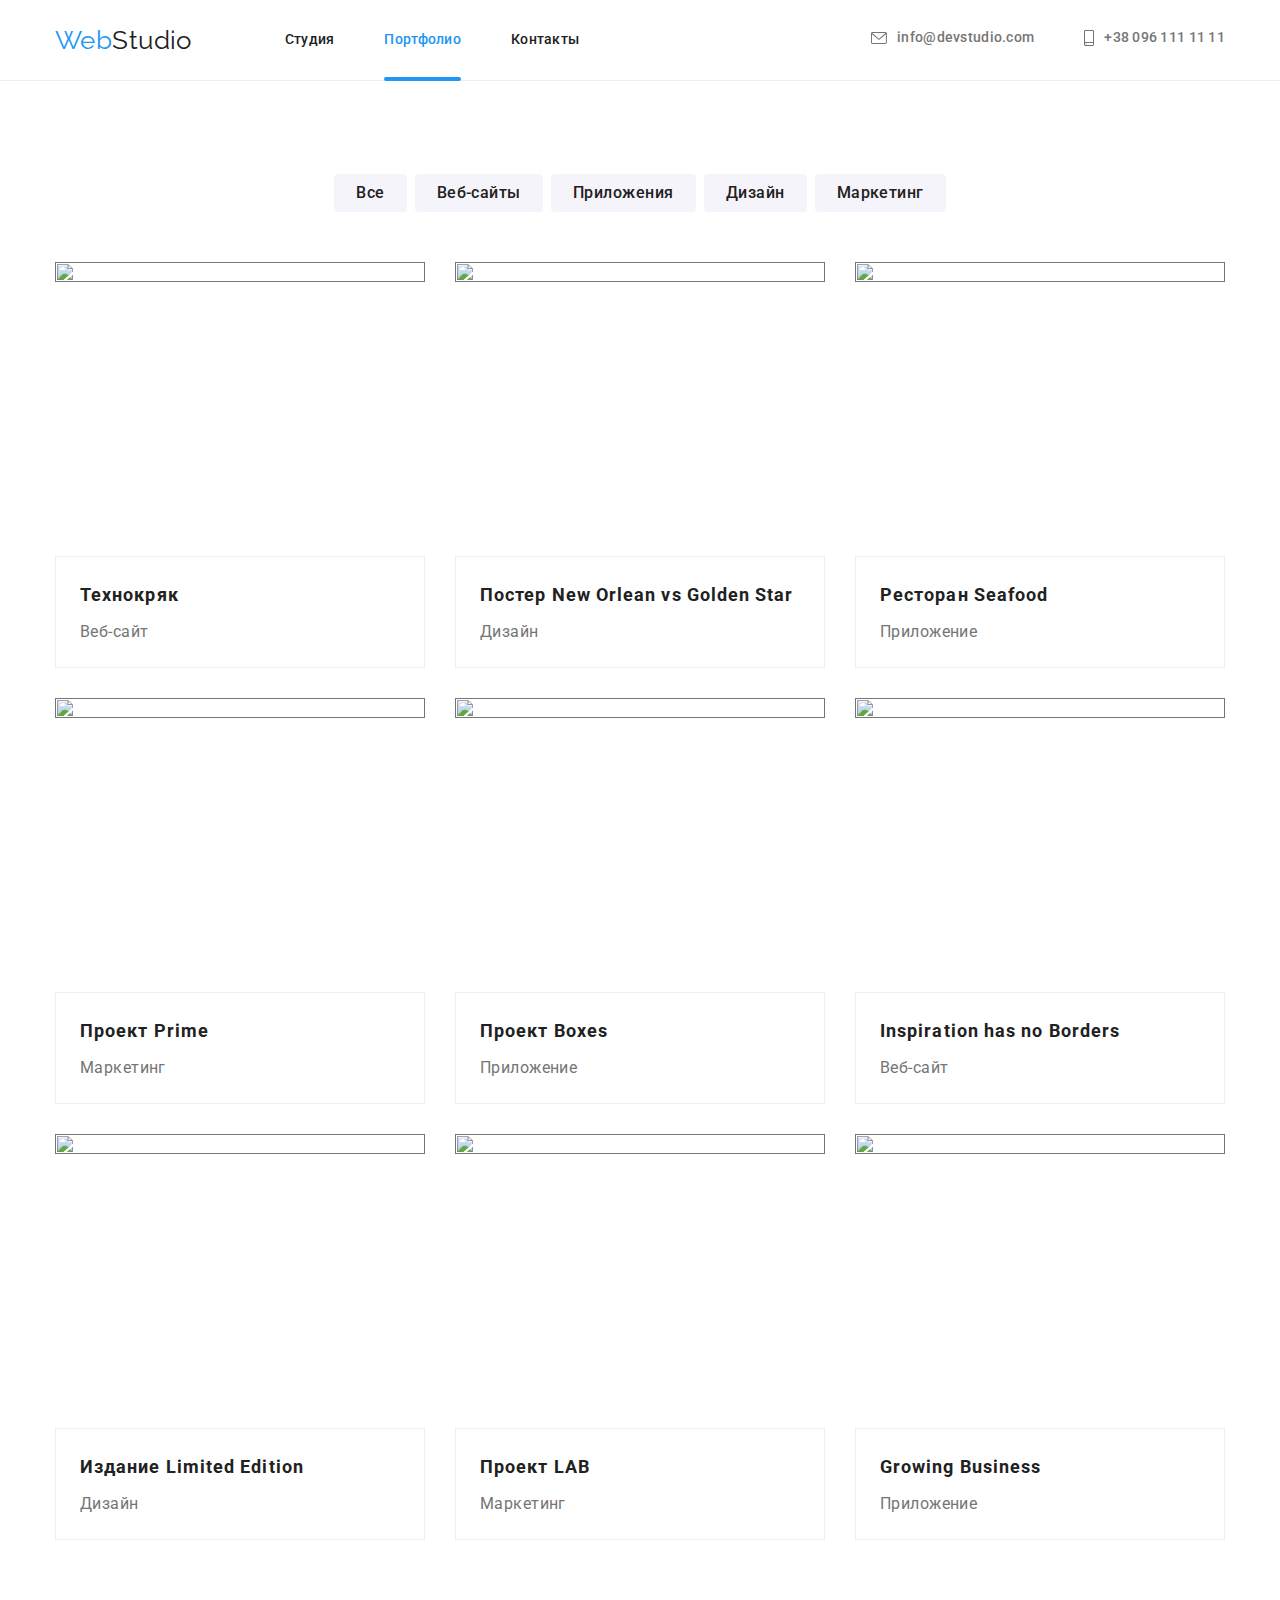
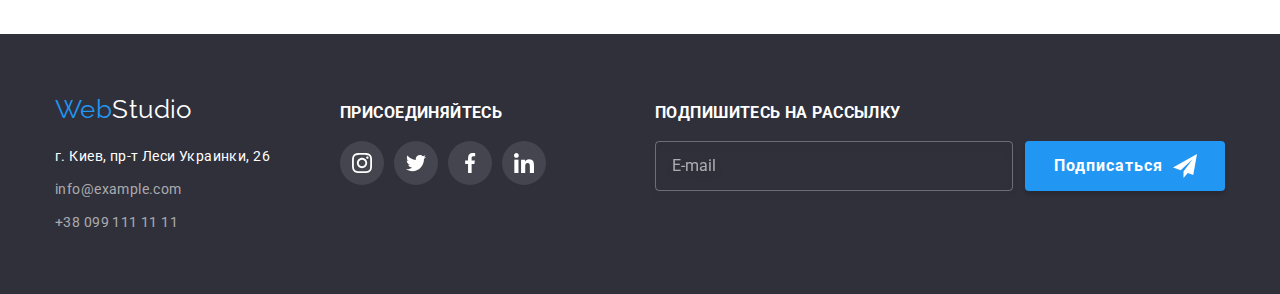
==== portfolio.html @ 713321b9 "HW7 done" ====
<!DOCTYPE html>
<html lang="ru">
<head>
    <meta charset="UTF-8">
    <meta http-equiv="X-UA-Compatible" content="IE=edge">
    <meta name="viewport" content="width=device-width, initial-scale=1.0">
    <title lang="en">Portfolio</title>
    <link rel="preconnect" href="https://fonts.gstatic.com">
    <link href="https://fonts.googleapis.com/css2?family=Raleway:wght@700&family=Roboto:wght@400;500;700;900&display=swap"
        rel="stylesheet">
    <link rel="stylesheet" href="https://cdnjs.cloudflare.com/ajax/libs/modern-normalize/1.0.0/modern-normalize.css">
    <link rel="stylesheet" href="./css/portfolio.min.css">
</head>
<body>
    <!-- Верхняя линия -->
    <header class="header">
        <div class="container header__envelope">
            <a href="./index.html" class="logo">Web<span class="logo logo--color-b">Studio</span></a>
            <nav class="nav">
                <ul class="list nav__list">
                    <li class="nav__item"><a href="./index.html" class="nav__link">Студия</a></li>
                    <li class="nav__item"><a href="./portfolio.html" class="nav__link nav__link--current">Портфолио</a></li>
                    <li class="nav__item"><a href="" class="nav__link">Контакты</a></li>
                </ul>
            </nav>
            <!-- Контакты -->
            <ul class="list contacts contacts__list">
                <li class="contacts__item">
                    <a href="mailto:info@devstudio.com" class="contacts__link">
                        <svg class="contacts__icon" width="16" height="12">
                            <use href="./images/svg/icons.svg#icon-envelope"></use>
                        </svg>
                        info@devstudio.com</a>
                </li>
                <li class="contacts__item">
                    <a href="tel:+380961111111" class="contacts__link">
                        <svg class="contacts__icon" width="10" height="16">
                            <use href="./images/svg/icons.svg#icon-smartphone"></use>
                        </svg>
                        +38 096 111 11 11</a>
                </li>
            </ul>
        </div>
    </header>

    <main>
        <section class="section">
            <div class="container">
            <h1 class="hidden">Фильтры</h1>
            <!-- Фильтры -->
            <ul class="list filter filter__list">
                <li class="filter__item">
                    <button type="button" class="filter__button">Все</button>
                </li>

                <li class="filter__item">
                    <button type="button" class="filter__button">Веб-сайты</button>
                </li>

                <li class="filter__item">
                    <button type="button" class="filter__button">Приложения</button>
                </li>

                <li class="filter__item">
                    <button type="button" class="filter__button">Дизайн</button>
                </li>

                <li class="filter__item">
                    <button type="button" class="filter__button">Маркетинг</button>
                </li>
            </ul>
            <!-- Проекты -->
            <h2 class="hidden">Проекты</h2>
            <ul class="list projects projects__list">
            <li class="projects__item">
                <a href="" class="projects__link">
                    <article class="projects__card">
                        <div class="projects__thumb">
                            <img src="./images/portfolio/img1.jpg" alt="" width="370" height="294">
                            <div class="projects__overlay">
                                <p>Технокряк это современная площадка распространения коронавируса. Компании используют эту платформу для цифрового
                                    шпионажа и атак на защищённые сервера конкурентов.</p>
                            </div>
                        </div>
                        <div class="projects__content">
                            <h3 class="projects__title">Технокряк</h3>
                            <p class="projects__text">Веб-сайт</p>
                        </div>
                    </article>
                </a>
            </li>

            <li class="projects__item">
                <a href="" class="projects__link">
                    <article class="projects__card">
                        <div class="projects__thumb">
                            <img src="./images/portfolio/img2.jpg" alt="" width="370" height="294">
                            <div class="projects__overlay">
                                <p>Технокряк это современная площадка распространения коронавируса. Компании используют эту платформу для цифрового
                                    шпионажа и атак на защищённые сервера конкурентов.</p>
                            </div>
                        </div>
                        <div class="projects__content">
                            <h3 class="projects__title">Постер New Orlean vs Golden Star</h3>
                            <p class="projects__text">Дизайн</p>
                        </div>
                    </article>
                </a>
            </li>

            <li class="projects__item">
                <a href="" class="projects__link">
                    <article class="projects__card">
                        <div class="projects__thumb">
                            <img src="./images/portfolio/img3.jpg" alt="" width="370" height="294">
                            <div class="projects__overlay">
                                <p>Технокряк это современная площадка распространения коронавируса. Компании используют эту платформу для цифрового
                                    шпионажа и атак на защищённые сервера конкурентов.</p>
                            </div>
                        </div>
                        <div class="projects__content">
                            <h3 class="projects__title">Ресторан Seafood</h3>
                            <p class="projects__text">Приложение</p>
                        </div>
                    </article>
                </a>
            </li>

            <li class="projects__item">
                <a href="" class="projects__link">
                    <article class="projects__card">
                        <div class="projects__thumb">
                            <img src="./images/portfolio/img4.jpg" alt="" width="370" height="294">
                            <div class="projects__overlay">
                                <p>Технокряк это современная площадка распространения коронавируса. Компании используют эту платформу для цифрового
                                    шпионажа и атак на защищённые сервера конкурентов.</p>
                            </div>
                        </div>
                        <div class="projects__content">
                            <h3 class="projects__title">Проект Prime</h3>
                            <p class="projects__text">Маркетинг</p>
                        </div>
                    </article>
                </a>
            </li>
                   
            <li class="projects__item">
                <a href="" class="projects__link">
                    <article class="projects__card">
                        <div class="projects__thumb">
                            <img src="./images/portfolio/img5.jpg" alt="" width="370" height="294">
                            <div class="projects__overlay">
                                <p>Технокряк это современная площадка распространения коронавируса. Компании используют эту платформу для цифрового
                                    шпионажа и атак на защищённые сервера конкурентов.</p>
                            </div>
                        </div>
                        <div class="projects__content">
                            <h3 class="projects__title">Проект Boxes</h3>
                            <p class="projects__text">Приложение</p>
                        </div>
                    </article>
                </a>
            </li>

            <li class="projects__item">
                <a href="" class="projects__link">
                    <article class="projects__card">
                        <div class="projects__thumb">
                            <img src="./images/portfolio/img6.jpg" alt="" width="370" height="294">
                            <div class="projects__overlay">
                                <p>Технокряк это современная площадка распространения коронавируса. Компании используют эту платформу для цифрового
                                    шпионажа и атак на защищённые сервера конкурентов.</p>
                            </div>
                        </div>
                        <div class="projects__content">
                            <h3 class="projects__title">Inspiration has no Borders</h3>
                            <p class="projects__text">Веб-сайт</p>
                        </div>
                    </article>
                </a>
            </li>

            <li class="projects__item">
                <a href="" class="projects__link">
                    <article class="projects__card">
                        <div class="projects__thumb">
                            <img src="./images/portfolio/img7.jpg" alt="" width="370" height="294">
                            <div class="projects__overlay">
                                <p>Технокряк это современная площадка распространения коронавируса. Компании используют эту платформу для цифрового
                                    шпионажа и атак на защищённые сервера конкурентов.</p>
                            </div>
                        </div>
                        <div class="projects__content">
                            <h3 class="projects__title">Издание Limited Edition</h3>
                            <p class="projects__text">Дизайн</p>
                        </div>
                    </article>
                </a>
            </li>

            <li class="projects__item">
                <a href="" class="projects__link">
                    <article class="projects__card">
                        <div class="projects__thumb">
                            <img src="./images/portfolio/img8.jpg" alt="" width="370" height="294">
                            <div class="projects__overlay">
                                <p>Технокряк это современная площадка распространения коронавируса. Компании используют эту платформу для цифрового
                                    шпионажа и атак на защищённые сервера конкурентов.</p>
                            </div>
                        </div>
                        <div class="projects__content">
                            <h3 class="projects__title">Проект LAB</h3>
                            <p class="projects__text">Маркетинг</p>
                        </div>
                    </article>
                </a>
            </li>

            <li class="projects__item">
                <a href="" class="projects__link">
                    <article class="projects__card">
                        <div class="projects__thumb">
                            <img src="./images/portfolio/img9.jpg" alt="" width="370" height="294">
                            <div class="projects__overlay">
                                <p>Технокряк это современная площадка распространения коронавируса. Компании используют эту платформу для цифрового
                                    шпионажа и атак на защищённые сервера конкурентов.</p>
                            </div>
                        </div>
                        <div class="projects__content">
                            <h3 class="projects__title">Growing Business</h3>
                            <p class="projects__text">Приложение</p>
                        </div>
                    </article>
                </a>
            </li>
            </ul>
            </div>
        </section>
    </main>

    <!-- Подвал -->
    <footer class="footer">
        <div class="container footer__envelope">
            <div>
                <a href="./index.html" class="logo">Web<span class="logo--color-w">Studio</span></a>
                <address class="address">
                    <ul class="list address__list">
                        <li>
                            <a href="https://goo.gl/maps/QPnTebf9rSp8Pme26" class="address__map" target="_blank"
                                rel="noopener noreferrer">г. Киев, пр-т Леси Украинки, 26</a>
                        </li>
                        <li>
                            <a href="mailto:info@example.com" class="address__link">info@example.com</a>
                        </li>
                        <li>
                            <a href="tel:+380991111111" class="address__link">+38 099 111 11 11</a>
                        </li>
    
                    </ul>
                </address>
            </div>
            <div class="folow social">
                <h3 class="folow__title">присоединяйтесь</h3>
                <ul class="list social__list">
                    <li class="social__item">
                        <a href="" class="social__link-footer" target="_blank" rel="noopener noreferrer">
                            <svg class="social__icon-footer">
                                <use href="./images/svg/icons.svg#icon-instagram"></use>
                            </svg>
                        </a>
                    </li>
    
                    <li class="social__item">
                        <a href="" class="social__link-footer" target="_blank" rel="noopener noreferrer">
                            <svg class="social__icon-footer">
                                <use href="./images/svg/icons.svg#icon-twitter"></use>
                            </svg>
                        </a>
                    </li>
    
                    <li class="social__item">
                        <a href="" class="social__link-footer" target="_blank" rel="noopener noreferrer">
                            <svg class="social__icon-footer">
                                <use href="./images/svg/icons.svg#icon-facebook"></use>
                            </svg>
                        </a>
                    </li>
    
                    <li class="social__item">
                        <a href="" class="social__link-footer" target="_blank" rel="noopener noreferrer">
                            <svg class="social__icon-footer">
                                <use href="./images/svg/icons.svg#icon-linkedin"></use>
                            </svg>
                        </a>
                    </li>
            </div>
    
            <div class="subscribe">
                <h3 class="subscribe__title">Подпишитесь на рассылку</h3>
                <div class="subscribe__form">
                    <label for="subscribe-email" class="subscribe__label"></label>
                    <input type="email" name="telegramm" placeholder="E-mail" class="subscribe__input" id="subscribe-email"
                        autocomplete="email" />
    
                    <button type="submit" class="subscribe__button">Подписаться
                        <svg class="subscribe__icon" width="24px" height="24px">
                            <use href="./images/svg/icons.svg#icon-telegramm"></use>
                        </svg>
                    </button>
                </div>
            </div>
        </div>
    </footer>
    </body>
    
    </html>
---- css/portfolio.min.css ----
:root{--card-set-gap: 30px;--card-shadow: 0px 2px 1px -1px rgba(0, 0, 0, 0.2),
    0px 1px 1px 0px rgba(0, 0, 0, 0.14), 0px 1px 3px 0px rgba(0, 0, 0, 0.12);--main-text-color: #757575;--title-text-color: #212121;--main-bg-color: #ffffff;--secondary-bg-color: #2f303a;--accent-color: #2196f3;--accent-btn-color: #188ce8;--for-link: #afb1b8;--time-gif: 250ms;--cubic: cubic-bezier(0.4, 0, 0.2, 1)}body{font-family:"Roboto", sans-serif;font-size:14px;letter-spacing:0.03em;padding-top:80px;background-color:var(--main-bg-color);color:var(--main-text-color)}h1,h2,h3,h4,h5,h6,p,b{margin:0}img{display:block;max-width:100%;height:auto}.hidden{position:absolute;width:1px;height:1px;border:0;margin:-1px;padding:0;clip:rect(0 0 0 0);overflow:hidden}.list{list-style:none;padding:0;margin:0}.section{padding-top:94px;padding-bottom:94px}.container{width:1200px;padding-left:15px;padding-right:15px;margin-left:auto;margin-right:auto}.header{position:fixed;min-height:80px;width:100%;min-height:80px;top:0;left:0;z-index:1;background-color:var(--main-bg-color);border-bottom:1px solid #ececec}.header__envelope{display:flex;align-items:center}.logo{text-decoration:none;font-family:"Raleway", sans-serif;font-size:26px;line-height:1.19;color:var(--accent-color)}.logo--color-b{color:var(--title-text-color)}.logo--color-w{color:var(--main-bg-color)}.nav__list{display:flex;margin-left:93px}.nav__item:not(:last-child){margin-right:50px}.nav__link{display:block;align-items:center;padding-top:32px;padding-bottom:32px;text-decoration:none;font-weight:500;line-height:1.14;letter-spacing:0.02em;color:var(--title-text-color);transition:color var(--time-gif) var(--cubic)}.nav__link:hover,.nav__link:focus{color:var(--accent-color)}.nav__link--current{position:relative;color:var(--accent-color)}.nav__link--current::after{content:"";display:block;position:absolute;bottom:-1px;left:0;width:100%;height:4px;border-radius:2px;background-color:var(--accent-color)}.contacts{display:flex}.contacts__list{margin-left:auto}.contacts__item:not(:last-child){margin-right:50px}.contacts__link{display:inline-flex;align-items:center;text-decoration:none;font-weight:500;line-height:1.14;letter-spacing:0.02em;color:var(--main-text-color);transition:color var(--time-gif) var(--cubic)}.contacts__link:hover,.contacts__link:focus{color:var(--accent-color)}.contacts__icon{margin-right:10px;fill:currentColor}.filter{display:flex;justify-content:center}.filter__list{margin-bottom:50px}.filter__item:not(:last-child){margin-right:8px}.filter__button{min-height:38px;padding:6px 22px;font-weight:500;font-size:16px;line-height:1.62;cursor:pointer;letter-spacing:0.03em;border-width:0;border-radius:4px;background:#f5f4fa;color:var(--title-text-color);transition:background-color var(--time-gif) var(--cubic),color var(--time-gif) var(--cubic),box-shadow var(--time-gif) var(--cubic)}.filter__button:hover,.filter__button:focus{color:var(--main-bg-color);background-color:var(--accent-color);box-shadow:0px 3px 1px rgba(0,0,0,0.1),0px 1px 2px rgba(0,0,0,0.08),0px 2px 2px rgba(0,0,0,0.12)}.projects__list{display:flex;flex-wrap:wrap;margin-left:calc(-1 * var(--card-set-gap));margin-top:calc(-1 * var(--card-set-gap))}.projects__item{flex-basis:calc(100% / 3 - var(--card-set-gap));margin-left:var(--card-set-gap);margin-top:var(--card-set-gap)}.projects__link{text-decoration:none;color:currentColor}.projects__card{box-sizing:border-box;background:var(--main-bg-color);transition:box-shadow var(--time-gif) var(--cubic)}.projects__link:hover .projects__card,.projects__link:focus .projects__card{box-shadow:0px 1px 1px rgba(0,0,0,0.12),0px 4px 4px rgba(0,0,0,0.06),1px 4px 6px rgba(0,0,0,0.16)}.projects__content{padding:20px 24px;border:1px solid #eeeeee}.projects__title{font-size:18px;line-height:2;letter-spacing:0.06em;color:var(--title-text-color)}.projects__text{margin-top:4px;font-size:16px;line-height:1.87}.projects__thumb{position:relative;overflow:hidden}.projects__overlay{position:absolute;display:flex;align-items:center;top:0;left:0;width:100%;height:100%;padding-left:24px;padding-right:24px;font-weight:400;font-size:18px;line-height:1.56;background-color:rgba(33,150,243,0.9);color:var(--main-bg-color);transform:translatey(100%);transition:transform var(--time-gif) var(--cubic)}.projects__link:hover .projects__overlay,.projects__link:focus .projects__overlay{transform:translatey(0)}.footer{padding-top:60px;padding-bottom:60px;background-color:var(--secondary-bg-color)}.footer__envelope{display:flex;align-items:baseline}.social__list{display:inline-flex}.social__item:not(:last-child){margin-right:10px}.social__link{display:flex;align-items:center;justify-content:center;width:44px;height:44px;border-radius:50%;transition:background-color var(--time-gif) var(--cubic),fill var(--time-gif) var(--cubic)}.social__link:hover,.social__link:focus{background-color:var(--accent-color)}.social__icon{width:20px;height:20px;fill:var(--for-link)}.social__link:hover .social__icon,.social__link:focus .social__icon{fill:var(--main-bg-color)}.social__link-footer{display:flex;align-items:center;justify-content:center;width:44px;height:44px;border-radius:50%;fill:var(--main-bg-color);background-color:rgba(255,255,255,0.1);transition:background-color var(--time-gif) var(--cubic)}.social__link-footer:hover,.social__link-footer:focus{background-color:var(--accent-color)}.social__icon-footer{width:20px;height:20px;fill:var(--main-bg-color)}.address__map{display:block;line-height:1.71;margin-top:20px;text-decoration:none;font-style:normal;color:var(--main-bg-color);transition:color var(--time-gif) var(--cubic)}.address__map:hover,.address__map:focus{color:var(--accent-color)}.address__link{display:block;text-decoration:none;font-style:normal;line-height:1.71;margin-top:9px;color:rgba(255,255,255,0.6);transition:color var(--time-gif) var(--cubic)}.address__link:hover,.address__link:focus{color:var(--accent-color)}.subscribe{margin-left:auto}.subscribe__form{display:flex}.subscribe__title{display:inline-block;margin-bottom:20px;font-weight:700;line-height:16px;text-transform:uppercase;color:var(--main-bg-color)}.subscribe__input{width:358px;height:50px;margin-right:12px;padding:15px 16px;font-weight:400;font-size:16px;line-height:1.25;outline:none;border:1px solid rgba(255,255,255,0.3);border-radius:4px;color:rgba(255,255,255,0.6);background-color:var(--bg-color);filter:drop-shadow(0px 4px 4px rgba(0,0,0,0.15))}.subscribe__input::placeholder{font-weight:400;font-size:16px;line-height:1.25;color:rgba(255,255,255,0.6)}.subscribe__button{position:relative;padding-left:29px;padding-top:10px;padding-bottom:10px;padding-right:62px;min-width:200px;font-weight:700;font-size:16px;line-height:1.87;letter-spacing:0.06em;cursor:pointer;border:0px solid transparent;border-radius:4px;color:var(--main-bg-color);background-color:var(--accent-color);box-shadow:0px 4px 4px rgba(0,0,0,0.15);transition:background-color 250ms cubic-bezier(0.4, 0, 0.2, 1)}.subscribe__button:hover,.subscribe__button:focus{background-color:var(--accent-btn-color)}.subscribe__icon{position:absolute;right:28px;top:13px;bottom:13px;fill:var(--main-bg-color)}.folow{margin-left:70px}.folow__title{margin-bottom:20px;font-weight:700;line-height:16px;text-transform:uppercase;color:var(--main-bg-color)}
/*# sourceMappingURL=portfolio.min.css.map */
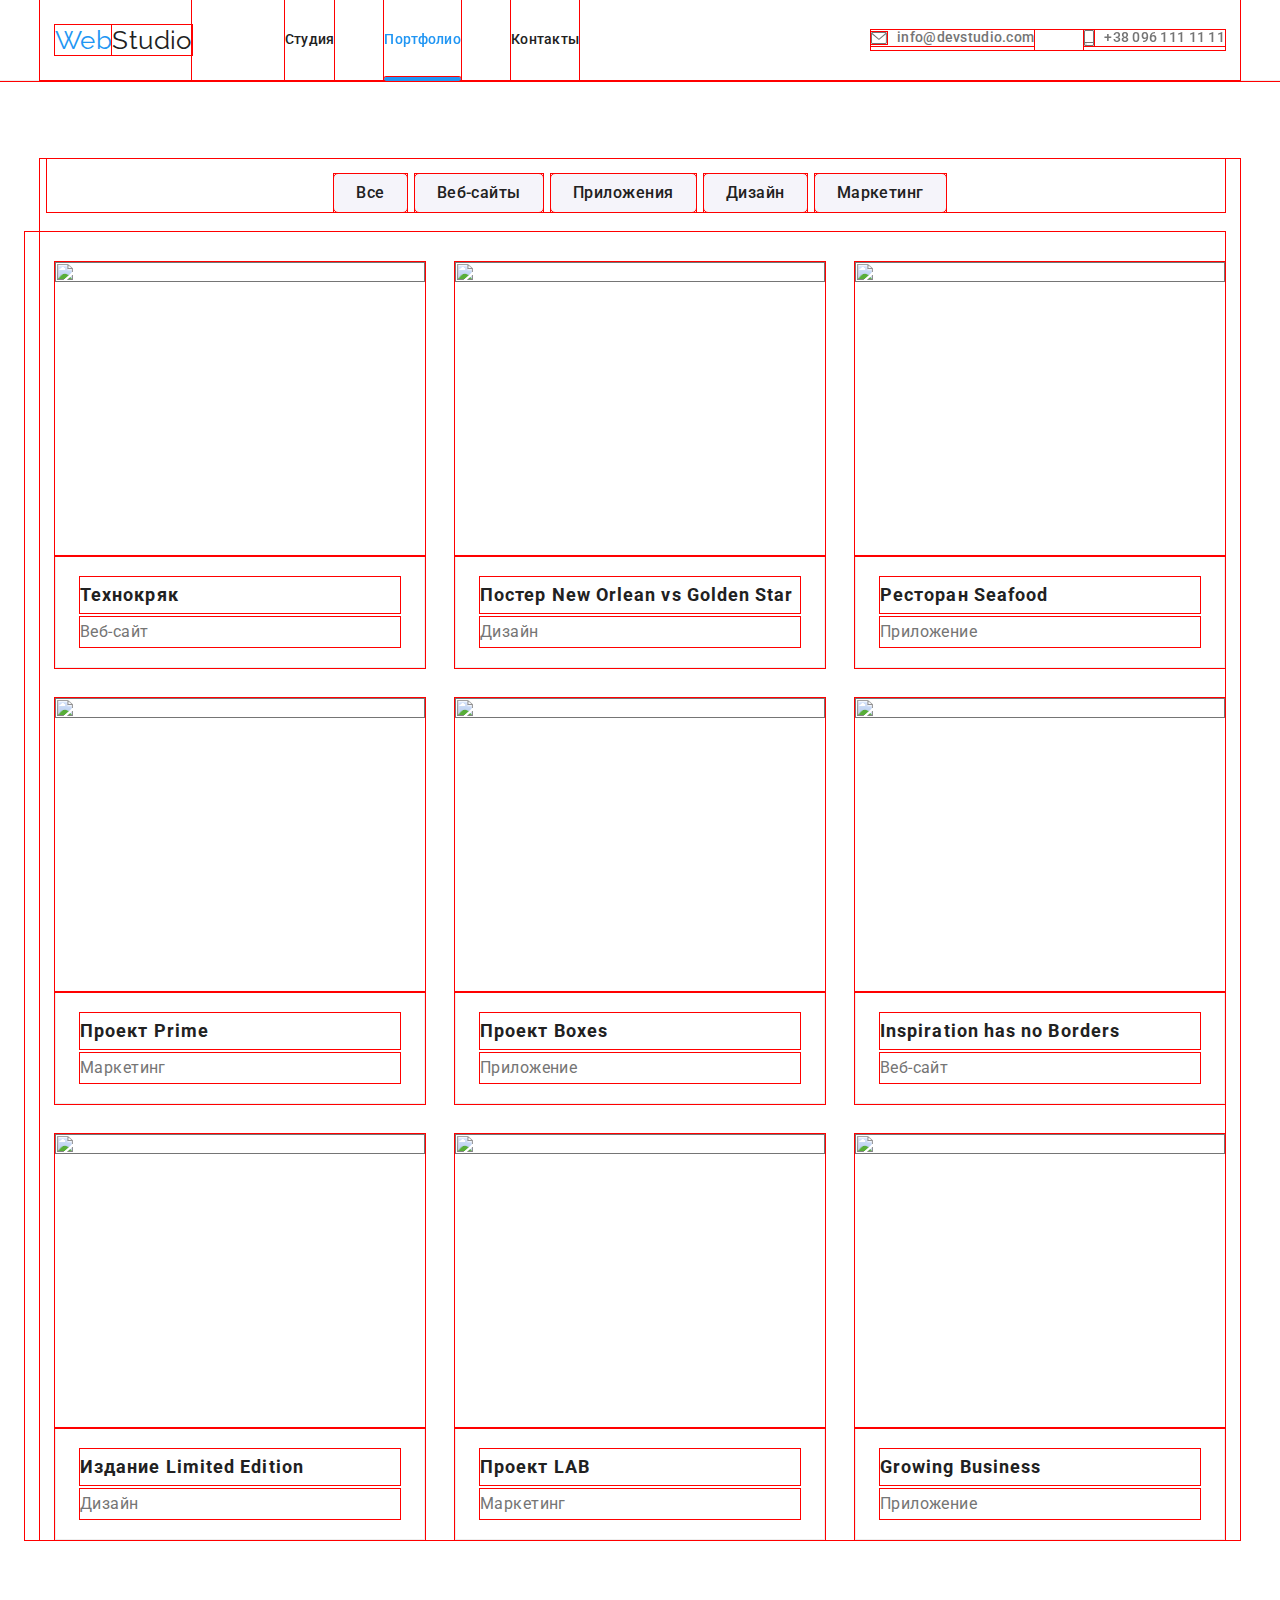
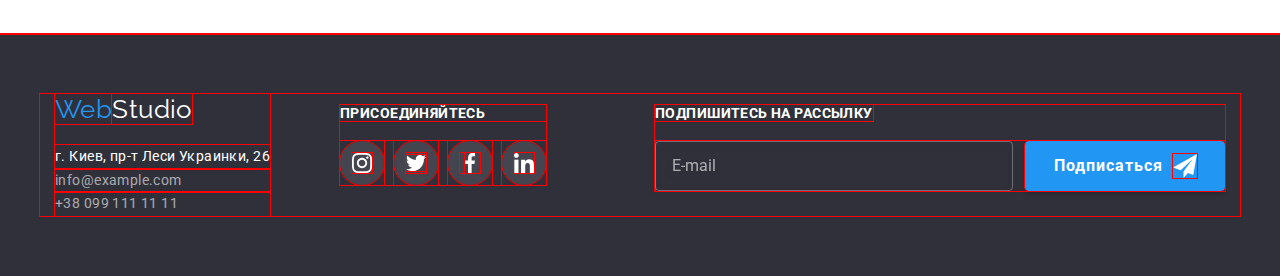
==== commit 81e75cf7: "Some section done (Mobile First)" ====
--- a/portfolio.html
+++ b/portfolio.html
@@ -12,7 +12,7 @@
     <link rel="stylesheet" href="./css/portfolio.min.css">
 </head>
 <body>
-    <!-- Верхняя линия -->
+   
     <header class="header">
         <div class="container header__envelope">
             <a href="./index.html" class="logo">Web<span class="logo logo--color-b">Studio</span></a>
@@ -23,7 +23,8 @@
                     <li class="nav__item"><a href="" class="nav__link">Контакты</a></li>
                 </ul>
             </nav>
-            <!-- Контакты -->
+            
+            
             <ul class="list contacts contacts__list">
                 <li class="contacts__item">
                     <a href="mailto:info@devstudio.com" class="contacts__link">
@@ -47,7 +48,8 @@
         <section class="section">
             <div class="container">
             <h1 class="hidden">Фильтры</h1>
-            <!-- Фильтры -->
+            
+            
             <ul class="list filter filter__list">
                 <li class="filter__item">
                     <button type="button" class="filter__button">Все</button>
@@ -69,7 +71,8 @@
                     <button type="button" class="filter__button">Маркетинг</button>
                 </li>
             </ul>
-            <!-- Проекты -->
+            
+            
             <h2 class="hidden">Проекты</h2>
             <ul class="list projects projects__list">
             <li class="projects__item">
@@ -238,7 +241,8 @@
         </section>
     </main>
 
-    <!-- Подвал -->
+    
+    
     <footer class="footer">
         <div class="container footer__envelope">
             <div>
--- a/css/portfolio.min.css
+++ b/css/portfolio.min.css
@@ -1,3 +1,3 @@
 :root{--card-set-gap: 30px;--card-shadow: 0px 2px 1px -1px rgba(0, 0, 0, 0.2),
-    0px 1px 1px 0px rgba(0, 0, 0, 0.14), 0px 1px 3px 0px rgba(0, 0, 0, 0.12);--main-text-color: #757575;--title-text-color: #212121;--main-bg-color: #ffffff;--secondary-bg-color: #2f303a;--accent-color: #2196f3;--accent-btn-color: #188ce8;--for-link: #afb1b8;--time-gif: 250ms;--cubic: cubic-bezier(0.4, 0, 0.2, 1)}body{font-family:"Roboto", sans-serif;font-size:14px;letter-spacing:0.03em;padding-top:80px;background-color:var(--main-bg-color);color:var(--main-text-color)}h1,h2,h3,h4,h5,h6,p,b{margin:0}img{display:block;max-width:100%;height:auto}.hidden{position:absolute;width:1px;height:1px;border:0;margin:-1px;padding:0;clip:rect(0 0 0 0);overflow:hidden}.list{list-style:none;padding:0;margin:0}.section{padding-top:94px;padding-bottom:94px}.container{width:1200px;padding-left:15px;padding-right:15px;margin-left:auto;margin-right:auto}.header{position:fixed;min-height:80px;width:100%;min-height:80px;top:0;left:0;z-index:1;background-color:var(--main-bg-color);border-bottom:1px solid #ececec}.header__envelope{display:flex;align-items:center}.logo{text-decoration:none;font-family:"Raleway", sans-serif;font-size:26px;line-height:1.19;color:var(--accent-color)}.logo--color-b{color:var(--title-text-color)}.logo--color-w{color:var(--main-bg-color)}.nav__list{display:flex;margin-left:93px}.nav__item:not(:last-child){margin-right:50px}.nav__link{display:block;align-items:center;padding-top:32px;padding-bottom:32px;text-decoration:none;font-weight:500;line-height:1.14;letter-spacing:0.02em;color:var(--title-text-color);transition:color var(--time-gif) var(--cubic)}.nav__link:hover,.nav__link:focus{color:var(--accent-color)}.nav__link--current{position:relative;color:var(--accent-color)}.nav__link--current::after{content:"";display:block;position:absolute;bottom:-1px;left:0;width:100%;height:4px;border-radius:2px;background-color:var(--accent-color)}.contacts{display:flex}.contacts__list{margin-left:auto}.contacts__item:not(:last-child){margin-right:50px}.contacts__link{display:inline-flex;align-items:center;text-decoration:none;font-weight:500;line-height:1.14;letter-spacing:0.02em;color:var(--main-text-color);transition:color var(--time-gif) var(--cubic)}.contacts__link:hover,.contacts__link:focus{color:var(--accent-color)}.contacts__icon{margin-right:10px;fill:currentColor}.filter{display:flex;justify-content:center}.filter__list{margin-bottom:50px}.filter__item:not(:last-child){margin-right:8px}.filter__button{min-height:38px;padding:6px 22px;font-weight:500;font-size:16px;line-height:1.62;cursor:pointer;letter-spacing:0.03em;border-width:0;border-radius:4px;background:#f5f4fa;color:var(--title-text-color);transition:background-color var(--time-gif) var(--cubic),color var(--time-gif) var(--cubic),box-shadow var(--time-gif) var(--cubic)}.filter__button:hover,.filter__button:focus{color:var(--main-bg-color);background-color:var(--accent-color);box-shadow:0px 3px 1px rgba(0,0,0,0.1),0px 1px 2px rgba(0,0,0,0.08),0px 2px 2px rgba(0,0,0,0.12)}.projects__list{display:flex;flex-wrap:wrap;margin-left:calc(-1 * var(--card-set-gap));margin-top:calc(-1 * var(--card-set-gap))}.projects__item{flex-basis:calc(100% / 3 - var(--card-set-gap));margin-left:var(--card-set-gap);margin-top:var(--card-set-gap)}.projects__link{text-decoration:none;color:currentColor}.projects__card{box-sizing:border-box;background:var(--main-bg-color);transition:box-shadow var(--time-gif) var(--cubic)}.projects__link:hover .projects__card,.projects__link:focus .projects__card{box-shadow:0px 1px 1px rgba(0,0,0,0.12),0px 4px 4px rgba(0,0,0,0.06),1px 4px 6px rgba(0,0,0,0.16)}.projects__content{padding:20px 24px;border:1px solid #eeeeee}.projects__title{font-size:18px;line-height:2;letter-spacing:0.06em;color:var(--title-text-color)}.projects__text{margin-top:4px;font-size:16px;line-height:1.87}.projects__thumb{position:relative;overflow:hidden}.projects__overlay{position:absolute;display:flex;align-items:center;top:0;left:0;width:100%;height:100%;padding-left:24px;padding-right:24px;font-weight:400;font-size:18px;line-height:1.56;background-color:rgba(33,150,243,0.9);color:var(--main-bg-color);transform:translatey(100%);transition:transform var(--time-gif) var(--cubic)}.projects__link:hover .projects__overlay,.projects__link:focus .projects__overlay{transform:translatey(0)}.footer{padding-top:60px;padding-bottom:60px;background-color:var(--secondary-bg-color)}.footer__envelope{display:flex;align-items:baseline}.social__list{display:inline-flex}.social__item:not(:last-child){margin-right:10px}.social__link{display:flex;align-items:center;justify-content:center;width:44px;height:44px;border-radius:50%;transition:background-color var(--time-gif) var(--cubic),fill var(--time-gif) var(--cubic)}.social__link:hover,.social__link:focus{background-color:var(--accent-color)}.social__icon{width:20px;height:20px;fill:var(--for-link)}.social__link:hover .social__icon,.social__link:focus .social__icon{fill:var(--main-bg-color)}.social__link-footer{display:flex;align-items:center;justify-content:center;width:44px;height:44px;border-radius:50%;fill:var(--main-bg-color);background-color:rgba(255,255,255,0.1);transition:background-color var(--time-gif) var(--cubic)}.social__link-footer:hover,.social__link-footer:focus{background-color:var(--accent-color)}.social__icon-footer{width:20px;height:20px;fill:var(--main-bg-color)}.address__map{display:block;line-height:1.71;margin-top:20px;text-decoration:none;font-style:normal;color:var(--main-bg-color);transition:color var(--time-gif) var(--cubic)}.address__map:hover,.address__map:focus{color:var(--accent-color)}.address__link{display:block;text-decoration:none;font-style:normal;line-height:1.71;margin-top:9px;color:rgba(255,255,255,0.6);transition:color var(--time-gif) var(--cubic)}.address__link:hover,.address__link:focus{color:var(--accent-color)}.subscribe{margin-left:auto}.subscribe__form{display:flex}.subscribe__title{display:inline-block;margin-bottom:20px;font-weight:700;line-height:16px;text-transform:uppercase;color:var(--main-bg-color)}.subscribe__input{width:358px;height:50px;margin-right:12px;padding:15px 16px;font-weight:400;font-size:16px;line-height:1.25;outline:none;border:1px solid rgba(255,255,255,0.3);border-radius:4px;color:rgba(255,255,255,0.6);background-color:var(--bg-color);filter:drop-shadow(0px 4px 4px rgba(0,0,0,0.15))}.subscribe__input::placeholder{font-weight:400;font-size:16px;line-height:1.25;color:rgba(255,255,255,0.6)}.subscribe__button{position:relative;padding-left:29px;padding-top:10px;padding-bottom:10px;padding-right:62px;min-width:200px;font-weight:700;font-size:16px;line-height:1.87;letter-spacing:0.06em;cursor:pointer;border:0px solid transparent;border-radius:4px;color:var(--main-bg-color);background-color:var(--accent-color);box-shadow:0px 4px 4px rgba(0,0,0,0.15);transition:background-color 250ms cubic-bezier(0.4, 0, 0.2, 1)}.subscribe__button:hover,.subscribe__button:focus{background-color:var(--accent-btn-color)}.subscribe__icon{position:absolute;right:28px;top:13px;bottom:13px;fill:var(--main-bg-color)}.folow{margin-left:70px}.folow__title{margin-bottom:20px;font-weight:700;line-height:16px;text-transform:uppercase;color:var(--main-bg-color)}
+    0px 1px 1px 0px rgba(0, 0, 0, 0.14), 0px 1px 3px 0px rgba(0, 0, 0, 0.12);--main-text-color: #757575;--title-text-color: #212121;--main-bg-color: #ffffff;--secondary-bg-color: #2f303a;--accent-color: #2196f3;--accent-btn-color: #188ce8;--for-link: #afb1b8;--time-gif: 250ms;--cubic: cubic-bezier(0.4, 0, 0.2, 1)}body{font-family:"Roboto", sans-serif;font-size:14px;letter-spacing:0.03em;padding-top:80px;background-color:var(--main-bg-color);color:var(--main-text-color)}*,*::before,*::after{outline:1px solid red}h1,h2,h3,h4,h5,h6,p,b{margin:0}img{display:block;width:100%;height:auto}.hidden{position:absolute;width:1px;height:1px;border:0;margin:-1px;padding:0;clip:rect(0 0 0 0);overflow:hidden}.list{list-style:none;padding:0;margin:0}.section{padding-top:60px;padding-bottom:60px}@media screen and (min-width: 1200px){.section{padding-top:94px;padding-bottom:94px}}.container{width:100%;padding-left:15px;padding-right:15px}@media screen and (min-width: 480px){.container{max-width:480px;margin-left:auto;margin-right:auto}}@media screen and (min-width: 768px){.container{max-width:768px}}@media screen and (min-width: 1200px){.container{max-width:1200px}}.header{position:fixed;min-height:80px;width:100%;min-height:80px;top:0;left:0;z-index:1;background-color:var(--main-bg-color);border-bottom:1px solid #ececec}.header__envelope{display:flex;align-items:center}.logo{text-decoration:none;font-family:"Raleway", sans-serif;font-size:26px;line-height:1.19;color:var(--accent-color)}.logo--color-b{color:var(--title-text-color)}.logo--color-w{color:var(--main-bg-color)}.nav__list{display:flex;margin-left:88px}@media screen and (min-width: 1200px){.nav__list{margin-left:93px}}.nav__item:not(:last-child){margin-right:50px}.nav__link{display:block;align-items:center;padding-top:32px;padding-bottom:32px;text-decoration:none;font-weight:500;line-height:1.14;letter-spacing:0.02em;color:var(--title-text-color);transition:color var(--time-gif) var(--cubic)}.nav__link:hover,.nav__link:focus{color:var(--accent-color)}.nav__link--current{position:relative;color:var(--accent-color)}.nav__link--current::after{content:"";display:block;position:absolute;bottom:-1px;left:0;width:100%;height:4px;border-radius:2px;background-color:var(--accent-color)}.contacts{display:flex}.contacts__list{margin-left:auto}.contacts__item:not(:last-child){margin-right:50px}.contacts__link{display:inline-flex;align-items:center;text-decoration:none;font-weight:500;line-height:1.14;letter-spacing:0.02em;color:var(--main-text-color);transition:color var(--time-gif) var(--cubic)}.contacts__link:hover,.contacts__link:focus{color:var(--accent-color)}.contacts__icon{margin-right:10px;fill:currentColor}.filter__list{margin-bottom:40px;display:flex;flex-wrap:wrap;margin-left:calc(-1 * 8px);margin-top:calc(-1 * 15px)}@media screen and (min-width: 768px){.filter__list{justify-content:center;margin-bottom:30px}}@media screen and (min-width: 1200px){.filter__list{justify-content:center;margin-bottom:50px}}.filter__item{margin-left:8px;margin-top:15px}.filter__button{min-height:38px;padding:6px 22px;font-weight:500;font-size:16px;line-height:1.62;cursor:pointer;letter-spacing:0.03em;border-width:0;border-radius:4px;background:#f5f4fa;color:var(--title-text-color);transition:background-color var(--time-gif) var(--cubic),color var(--time-gif) var(--cubic),box-shadow var(--time-gif) var(--cubic)}.filter__button:hover,.filter__button:focus{color:var(--main-bg-color);background-color:var(--accent-color);box-shadow:0px 3px 1px rgba(0,0,0,0.1),0px 1px 2px rgba(0,0,0,0.08),0px 2px 2px rgba(0,0,0,0.12)}@media screen and (min-width: 768px){.projects__list{display:flex;flex-wrap:wrap;margin-left:calc(-1 * var(--card-set-gap));margin-top:calc(-1 * var(--card-set-gap))}}@media screen and (max-width: 767px){.projects__item:not(:last-child){margin-bottom:30px}}@media screen and (min-width: 768px){.projects__item{flex-basis:calc(100% / 2 - var(--card-set-gap));margin-left:var(--card-set-gap);margin-top:var(--card-set-gap);margin-bottom:0px}}@media screen and (min-width: 1200px){.projects__item{flex-basis:calc(100% / 3 - var(--card-set-gap))}}.projects__link{text-decoration:none;color:currentColor}.projects__card{box-sizing:border-box;background:var(--main-bg-color);transition:box-shadow var(--time-gif) var(--cubic)}.projects__link:hover .projects__card,.projects__link:focus .projects__card{box-shadow:0px 1px 1px rgba(0,0,0,0.12),0px 4px 4px rgba(0,0,0,0.06),1px 4px 6px rgba(0,0,0,0.16)}.projects__content{padding:20px 24px;border:1px solid #eeeeee}.projects__title{font-size:18px;line-height:2;letter-spacing:0.06em;color:var(--title-text-color)}.projects__text{margin-top:4px;font-size:16px;line-height:1.87}.projects__thumb{position:relative;overflow:hidden}.projects__overlay{position:absolute;display:flex;align-items:center;top:0;left:0;width:100%;height:100%;padding-left:24px;padding-right:24px;font-weight:400;font-size:18px;line-height:1.56;background-color:rgba(33,150,243,0.9);color:var(--main-bg-color);transform:translatey(100%);transition:transform var(--time-gif) var(--cubic)}.projects__link:hover .projects__overlay,.projects__link:focus .projects__overlay{transform:translatey(0)}.footer{padding-top:60px;padding-bottom:60px;background-color:var(--secondary-bg-color)}@media screen and (min-width: 768px){.footer__envelope{display:flex;flex-wrap:wrap;justify-content:space-around;align-items:baseline}}@media screen and (min-width: 1200px){.footer__envelope{display:flex;align-items:baseline}}.footer__box{text-align:center}@media screen and (min-width: 1200px){.footer__box{text-align:left}}.social__list{display:inline-flex}.social__item:not(:last-child){margin-right:10px}.social__link{display:flex;align-items:center;justify-content:center;width:44px;height:44px;border-radius:50%;transition:background-color var(--time-gif) var(--cubic),fill var(--time-gif) var(--cubic)}.social__link:hover,.social__link:focus{background-color:var(--accent-color)}.social__icon{width:20px;height:20px;fill:var(--for-link)}.social__link:hover .social__icon,.social__link:focus .social__icon{fill:var(--main-bg-color)}.social__link-footer{display:flex;align-items:center;justify-content:center;width:44px;height:44px;border-radius:50%;fill:var(--main-bg-color);background-color:rgba(255,255,255,0.1);transition:background-color var(--time-gif) var(--cubic)}.social__link-footer:hover,.social__link-footer:focus{background-color:var(--accent-color)}.social__icon-footer{width:20px;height:20px;fill:var(--main-bg-color)}.address{margin-top:20px}.address__map{display:block;line-height:1.71;text-decoration:none;font-style:normal;color:var(--main-bg-color);transition:color var(--time-gif) var(--cubic)}.address__map:hover,.address__map:focus{color:var(--accent-color)}.address__item:not(:first-child){margin-top:9px}.address__link{display:block;text-decoration:none;font-style:normal;line-height:1.71;color:rgba(255,255,255,0.6);transition:color var(--time-gif) var(--cubic)}.address__link:hover,.address__link:focus{color:var(--accent-color)}.subscribe{margin-top:60px;text-align:center}@media screen and (min-width: 1200px){.subscribe{margin-top:0;margin-left:auto;text-align:left}}@media screen and (min-width: 1200px){.subscribe__form{display:flex}}.subscribe__title{display:inline-block;margin-bottom:20px;font-weight:700;font-size:14px;line-height:16px;text-transform:uppercase;color:var(--main-bg-color)}.subscribe__input{width:100%;height:50px;padding:15px 16px;font-weight:400;font-size:16px;line-height:1.25;outline:none;border:1px solid rgba(255,255,255,0.3);border-radius:4px;color:rgba(255,255,255,0.6);background-color:var(--bg-color);filter:drop-shadow(0px 4px 4px rgba(0,0,0,0.15))}.subscribe__input::placeholder{font-weight:400;font-size:16px;line-height:1.25;color:rgba(255,255,255,0.6)}@media screen and (min-width: 1200px){.subscribe__input{margin-right:12px;width:358px}}.subscribe__button{position:relative;margin-top:20px;padding-left:29px;padding-top:10px;padding-bottom:10px;padding-right:62px;min-width:200px;font-weight:700;font-size:16px;line-height:1.87;letter-spacing:0.06em;cursor:pointer;border:0px solid transparent;border-radius:4px;color:var(--main-bg-color);background-color:var(--accent-color);box-shadow:0px 4px 4px rgba(0,0,0,0.15);transition:background-color 250ms cubic-bezier(0.4, 0, 0.2, 1)}.subscribe__button:hover,.subscribe__button:focus{background-color:var(--accent-btn-color)}@media screen and (min-width: 1200px){.subscribe__button{margin-top:0}}.subscribe__icon{position:absolute;right:28px;top:13px;bottom:13px;fill:var(--main-bg-color)}.folow{margin-top:60px;text-align:center}@media screen and (min-width: 768px){.folow{margin-top:0}}@media screen and (min-width: 1200px){.folow{margin-left:70px;text-align:left}}.folow__title{margin-bottom:20px;font-weight:700;font-size:14px;line-height:16px;text-transform:uppercase;color:var(--main-bg-color)}
 /*# sourceMappingURL=portfolio.min.css.map */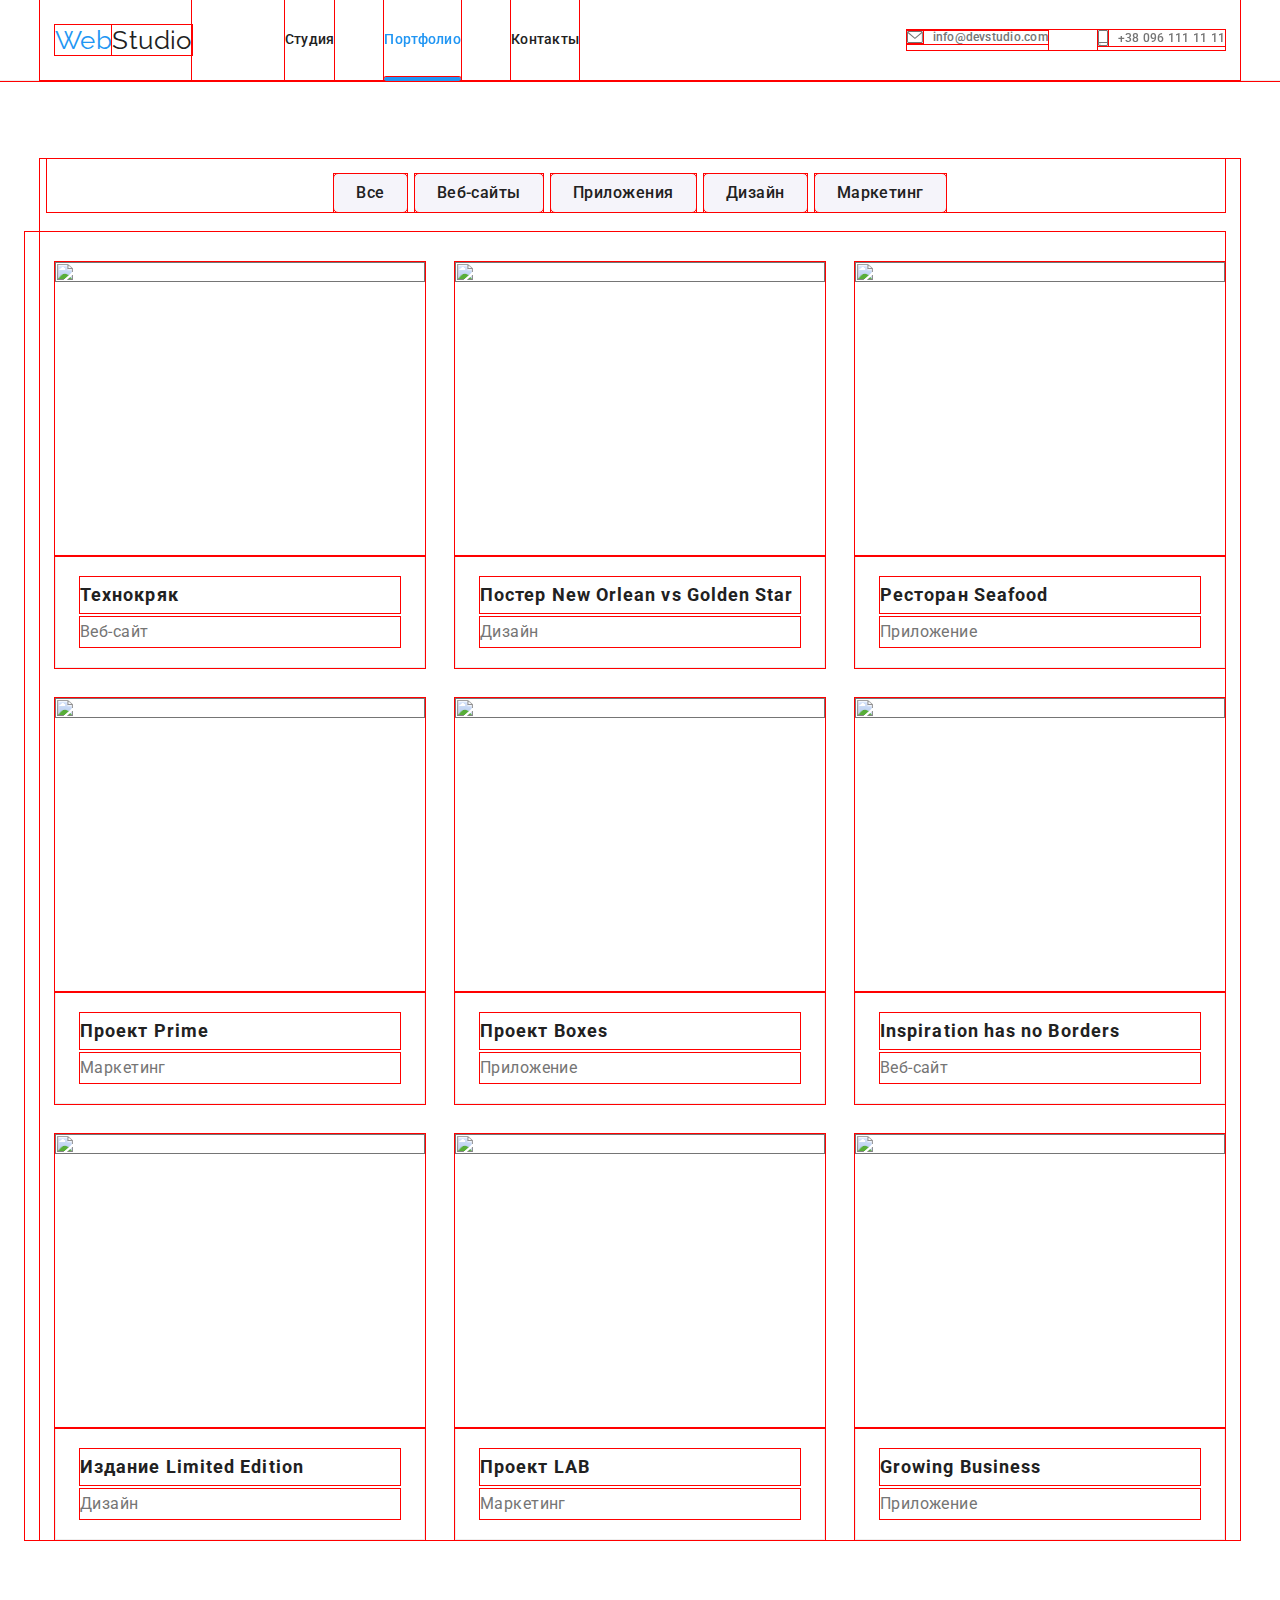
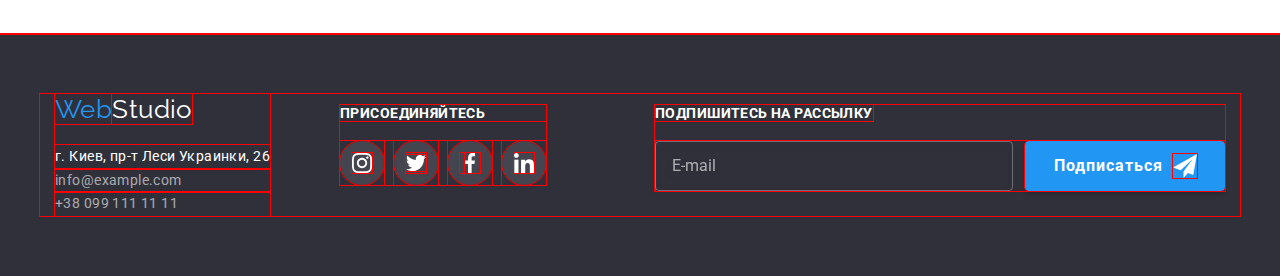
==== commit e7a9aea6: "modal (First Mobile)" ====
--- a/portfolio.html
+++ b/portfolio.html
@@ -245,7 +245,7 @@
     
     <footer class="footer">
         <div class="container footer__envelope">
-            <div>
+            <div class="footer__box">
                 <a href="./index.html" class="logo">Web<span class="logo--color-w">Studio</span></a>
                 <address class="address">
                     <ul class="list address__list">
--- a/css/portfolio.min.css
+++ b/css/portfolio.min.css
@@ -1,3 +1,3 @@
 :root{--card-set-gap: 30px;--card-shadow: 0px 2px 1px -1px rgba(0, 0, 0, 0.2),
-    0px 1px 1px 0px rgba(0, 0, 0, 0.14), 0px 1px 3px 0px rgba(0, 0, 0, 0.12);--main-text-color: #757575;--title-text-color: #212121;--main-bg-color: #ffffff;--secondary-bg-color: #2f303a;--accent-color: #2196f3;--accent-btn-color: #188ce8;--for-link: #afb1b8;--time-gif: 250ms;--cubic: cubic-bezier(0.4, 0, 0.2, 1)}body{font-family:"Roboto", sans-serif;font-size:14px;letter-spacing:0.03em;padding-top:80px;background-color:var(--main-bg-color);color:var(--main-text-color)}*,*::before,*::after{outline:1px solid red}h1,h2,h3,h4,h5,h6,p,b{margin:0}img{display:block;width:100%;height:auto}.hidden{position:absolute;width:1px;height:1px;border:0;margin:-1px;padding:0;clip:rect(0 0 0 0);overflow:hidden}.list{list-style:none;padding:0;margin:0}.section{padding-top:60px;padding-bottom:60px}@media screen and (min-width: 1200px){.section{padding-top:94px;padding-bottom:94px}}.container{width:100%;padding-left:15px;padding-right:15px}@media screen and (min-width: 480px){.container{max-width:480px;margin-left:auto;margin-right:auto}}@media screen and (min-width: 768px){.container{max-width:768px}}@media screen and (min-width: 1200px){.container{max-width:1200px}}.header{position:fixed;min-height:80px;width:100%;min-height:80px;top:0;left:0;z-index:1;background-color:var(--main-bg-color);border-bottom:1px solid #ececec}.header__envelope{display:flex;align-items:center}.logo{text-decoration:none;font-family:"Raleway", sans-serif;font-size:26px;line-height:1.19;color:var(--accent-color)}.logo--color-b{color:var(--title-text-color)}.logo--color-w{color:var(--main-bg-color)}.nav__list{display:flex;margin-left:88px}@media screen and (min-width: 1200px){.nav__list{margin-left:93px}}.nav__item:not(:last-child){margin-right:50px}.nav__link{display:block;align-items:center;padding-top:32px;padding-bottom:32px;text-decoration:none;font-weight:500;line-height:1.14;letter-spacing:0.02em;color:var(--title-text-color);transition:color var(--time-gif) var(--cubic)}.nav__link:hover,.nav__link:focus{color:var(--accent-color)}.nav__link--current{position:relative;color:var(--accent-color)}.nav__link--current::after{content:"";display:block;position:absolute;bottom:-1px;left:0;width:100%;height:4px;border-radius:2px;background-color:var(--accent-color)}.contacts{display:flex}.contacts__list{margin-left:auto}.contacts__item:not(:last-child){margin-right:50px}.contacts__link{display:inline-flex;align-items:center;text-decoration:none;font-weight:500;line-height:1.14;letter-spacing:0.02em;color:var(--main-text-color);transition:color var(--time-gif) var(--cubic)}.contacts__link:hover,.contacts__link:focus{color:var(--accent-color)}.contacts__icon{margin-right:10px;fill:currentColor}.filter__list{margin-bottom:40px;display:flex;flex-wrap:wrap;margin-left:calc(-1 * 8px);margin-top:calc(-1 * 15px)}@media screen and (min-width: 768px){.filter__list{justify-content:center;margin-bottom:30px}}@media screen and (min-width: 1200px){.filter__list{justify-content:center;margin-bottom:50px}}.filter__item{margin-left:8px;margin-top:15px}.filter__button{min-height:38px;padding:6px 22px;font-weight:500;font-size:16px;line-height:1.62;cursor:pointer;letter-spacing:0.03em;border-width:0;border-radius:4px;background:#f5f4fa;color:var(--title-text-color);transition:background-color var(--time-gif) var(--cubic),color var(--time-gif) var(--cubic),box-shadow var(--time-gif) var(--cubic)}.filter__button:hover,.filter__button:focus{color:var(--main-bg-color);background-color:var(--accent-color);box-shadow:0px 3px 1px rgba(0,0,0,0.1),0px 1px 2px rgba(0,0,0,0.08),0px 2px 2px rgba(0,0,0,0.12)}@media screen and (min-width: 768px){.projects__list{display:flex;flex-wrap:wrap;margin-left:calc(-1 * var(--card-set-gap));margin-top:calc(-1 * var(--card-set-gap))}}@media screen and (max-width: 767px){.projects__item:not(:last-child){margin-bottom:30px}}@media screen and (min-width: 768px){.projects__item{flex-basis:calc(100% / 2 - var(--card-set-gap));margin-left:var(--card-set-gap);margin-top:var(--card-set-gap);margin-bottom:0px}}@media screen and (min-width: 1200px){.projects__item{flex-basis:calc(100% / 3 - var(--card-set-gap))}}.projects__link{text-decoration:none;color:currentColor}.projects__card{box-sizing:border-box;background:var(--main-bg-color);transition:box-shadow var(--time-gif) var(--cubic)}.projects__link:hover .projects__card,.projects__link:focus .projects__card{box-shadow:0px 1px 1px rgba(0,0,0,0.12),0px 4px 4px rgba(0,0,0,0.06),1px 4px 6px rgba(0,0,0,0.16)}.projects__content{padding:20px 24px;border:1px solid #eeeeee}.projects__title{font-size:18px;line-height:2;letter-spacing:0.06em;color:var(--title-text-color)}.projects__text{margin-top:4px;font-size:16px;line-height:1.87}.projects__thumb{position:relative;overflow:hidden}.projects__overlay{position:absolute;display:flex;align-items:center;top:0;left:0;width:100%;height:100%;padding-left:24px;padding-right:24px;font-weight:400;font-size:18px;line-height:1.56;background-color:rgba(33,150,243,0.9);color:var(--main-bg-color);transform:translatey(100%);transition:transform var(--time-gif) var(--cubic)}.projects__link:hover .projects__overlay,.projects__link:focus .projects__overlay{transform:translatey(0)}.footer{padding-top:60px;padding-bottom:60px;background-color:var(--secondary-bg-color)}@media screen and (min-width: 768px){.footer__envelope{display:flex;flex-wrap:wrap;justify-content:space-around;align-items:baseline}}@media screen and (min-width: 1200px){.footer__envelope{display:flex;align-items:baseline}}.footer__box{text-align:center}@media screen and (min-width: 1200px){.footer__box{text-align:left}}.social__list{display:inline-flex}.social__item:not(:last-child){margin-right:10px}.social__link{display:flex;align-items:center;justify-content:center;width:44px;height:44px;border-radius:50%;transition:background-color var(--time-gif) var(--cubic),fill var(--time-gif) var(--cubic)}.social__link:hover,.social__link:focus{background-color:var(--accent-color)}.social__icon{width:20px;height:20px;fill:var(--for-link)}.social__link:hover .social__icon,.social__link:focus .social__icon{fill:var(--main-bg-color)}.social__link-footer{display:flex;align-items:center;justify-content:center;width:44px;height:44px;border-radius:50%;fill:var(--main-bg-color);background-color:rgba(255,255,255,0.1);transition:background-color var(--time-gif) var(--cubic)}.social__link-footer:hover,.social__link-footer:focus{background-color:var(--accent-color)}.social__icon-footer{width:20px;height:20px;fill:var(--main-bg-color)}.address{margin-top:20px}.address__map{display:block;line-height:1.71;text-decoration:none;font-style:normal;color:var(--main-bg-color);transition:color var(--time-gif) var(--cubic)}.address__map:hover,.address__map:focus{color:var(--accent-color)}.address__item:not(:first-child){margin-top:9px}.address__link{display:block;text-decoration:none;font-style:normal;line-height:1.71;color:rgba(255,255,255,0.6);transition:color var(--time-gif) var(--cubic)}.address__link:hover,.address__link:focus{color:var(--accent-color)}.subscribe{margin-top:60px;text-align:center}@media screen and (min-width: 1200px){.subscribe{margin-top:0;margin-left:auto;text-align:left}}@media screen and (min-width: 1200px){.subscribe__form{display:flex}}.subscribe__title{display:inline-block;margin-bottom:20px;font-weight:700;font-size:14px;line-height:16px;text-transform:uppercase;color:var(--main-bg-color)}.subscribe__input{width:100%;height:50px;padding:15px 16px;font-weight:400;font-size:16px;line-height:1.25;outline:none;border:1px solid rgba(255,255,255,0.3);border-radius:4px;color:rgba(255,255,255,0.6);background-color:var(--bg-color);filter:drop-shadow(0px 4px 4px rgba(0,0,0,0.15))}.subscribe__input::placeholder{font-weight:400;font-size:16px;line-height:1.25;color:rgba(255,255,255,0.6)}@media screen and (min-width: 1200px){.subscribe__input{margin-right:12px;width:358px}}.subscribe__button{position:relative;margin-top:20px;padding-left:29px;padding-top:10px;padding-bottom:10px;padding-right:62px;min-width:200px;font-weight:700;font-size:16px;line-height:1.87;letter-spacing:0.06em;cursor:pointer;border:0px solid transparent;border-radius:4px;color:var(--main-bg-color);background-color:var(--accent-color);box-shadow:0px 4px 4px rgba(0,0,0,0.15);transition:background-color 250ms cubic-bezier(0.4, 0, 0.2, 1)}.subscribe__button:hover,.subscribe__button:focus{background-color:var(--accent-btn-color)}@media screen and (min-width: 1200px){.subscribe__button{margin-top:0}}.subscribe__icon{position:absolute;right:28px;top:13px;bottom:13px;fill:var(--main-bg-color)}.folow{margin-top:60px;text-align:center}@media screen and (min-width: 768px){.folow{margin-top:0}}@media screen and (min-width: 1200px){.folow{margin-left:70px;text-align:left}}.folow__title{margin-bottom:20px;font-weight:700;font-size:14px;line-height:16px;text-transform:uppercase;color:var(--main-bg-color)}
+    0px 1px 1px 0px rgba(0, 0, 0, 0.14), 0px 1px 3px 0px rgba(0, 0, 0, 0.12);--main-text-color: #757575;--title-text-color: #212121;--main-bg-color: #ffffff;--secondary-bg-color: #2f303a;--accent-color: #2196f3;--accent-btn-color: #188ce8;--for-link: #afb1b8;--time-gif: 250ms;--cubic: cubic-bezier(0.4, 0, 0.2, 1)}body{font-family:"Roboto", sans-serif;font-size:14px;letter-spacing:0.03em;padding-top:80px;background-color:var(--main-bg-color);color:var(--main-text-color)}*,*::before,*::after{outline:1px solid red}h1,h2,h3,h4,h5,h6,p,b{margin:0}img{display:block;width:100%;height:auto}.hidden{position:absolute;width:1px;height:1px;border:0;margin:-1px;padding:0;clip:rect(0 0 0 0);overflow:hidden}.list{list-style:none;padding:0;margin:0}.section{padding-top:60px;padding-bottom:60px}@media screen and (min-width: 1200px){.section{padding-top:94px;padding-bottom:94px}}.container{width:100%;padding-left:15px;padding-right:15px}@media screen and (min-width: 480px){.container{max-width:480px;margin-left:auto;margin-right:auto}}@media screen and (min-width: 768px){.container{max-width:768px}}@media screen and (min-width: 1200px){.container{max-width:1200px}}.header{position:fixed;min-height:80px;width:100%;min-height:80px;top:0;left:0;z-index:1;background-color:var(--main-bg-color);border-bottom:1px solid #ececec}.header__envelope{display:flex;align-items:center}.logo{text-decoration:none;font-family:"Raleway", sans-serif;font-size:26px;line-height:1.19;color:var(--accent-color)}.logo--color-b{color:var(--title-text-color)}.logo--color-w{color:var(--main-bg-color)}.nav__list{display:flex;margin-left:88px}@media screen and (min-width: 1200px){.nav__list{margin-left:93px}}.nav__item:not(:last-child){margin-right:50px}.nav__link{display:block;align-items:center;padding-top:32px;padding-bottom:32px;text-decoration:none;font-weight:500;line-height:1.14;letter-spacing:0.02em;color:var(--title-text-color);transition:color var(--time-gif) var(--cubic)}.nav__link:hover,.nav__link:focus{color:var(--accent-color)}.nav__link--current{position:relative;color:var(--accent-color)}.nav__link--current::after{content:"";display:block;position:absolute;bottom:-1px;left:0;width:100%;height:4px;border-radius:2px;background-color:var(--accent-color)}.contacts__list{margin-left:auto}@media screen and (min-width: 1200px){.contacts__list{display:flex}}@media screen and (min-width: 768px) and (max-width: 1199px){.contacts__item:not(:last-child){margin-bottom:10px}}@media screen and (min-width: 1200px){.contacts__item:not(:last-child){margin-right:50px}}.contacts__link{display:inline-flex;align-items:center;text-decoration:none;font-weight:500;font-size:12px;line-height:1.14;letter-spacing:0.02em;color:var(--main-text-color);transition:color var(--time-gif) var(--cubic)}.contacts__link:hover,.contacts__link:focus{color:var(--accent-color)}.contacts__icon{margin-right:10px;fill:currentColor}.filter__list{margin-bottom:40px;display:flex;flex-wrap:wrap;margin-left:calc(-1 * 8px);margin-top:calc(-1 * 15px)}@media screen and (min-width: 768px){.filter__list{justify-content:center;margin-bottom:30px}}@media screen and (min-width: 1200px){.filter__list{justify-content:center;margin-bottom:50px}}.filter__item{margin-left:8px;margin-top:15px}.filter__button{min-height:38px;padding:6px 22px;font-weight:500;font-size:16px;line-height:1.62;cursor:pointer;letter-spacing:0.03em;border-width:0;border-radius:4px;background:#f5f4fa;color:var(--title-text-color);transition:background-color var(--time-gif) var(--cubic),color var(--time-gif) var(--cubic),box-shadow var(--time-gif) var(--cubic)}.filter__button:hover,.filter__button:focus{color:var(--main-bg-color);background-color:var(--accent-color);box-shadow:0px 3px 1px rgba(0,0,0,0.1),0px 1px 2px rgba(0,0,0,0.08),0px 2px 2px rgba(0,0,0,0.12)}@media screen and (min-width: 768px){.projects__list{display:flex;flex-wrap:wrap;margin-left:calc(-1 * var(--card-set-gap));margin-top:calc(-1 * var(--card-set-gap))}}@media screen and (max-width: 767px){.projects__item:not(:last-child){margin-bottom:30px}}@media screen and (min-width: 768px){.projects__item{flex-basis:calc(100% / 2 - var(--card-set-gap));margin-left:var(--card-set-gap);margin-top:var(--card-set-gap);margin-bottom:0px}}@media screen and (min-width: 1200px){.projects__item{flex-basis:calc(100% / 3 - var(--card-set-gap))}}.projects__link{text-decoration:none;color:currentColor}.projects__card{box-sizing:border-box;background:var(--main-bg-color);transition:box-shadow var(--time-gif) var(--cubic)}.projects__link:hover .projects__card,.projects__link:focus .projects__card{box-shadow:0px 1px 1px rgba(0,0,0,0.12),0px 4px 4px rgba(0,0,0,0.06),1px 4px 6px rgba(0,0,0,0.16)}.projects__content{padding:20px 24px;border:1px solid #eeeeee}.projects__title{font-size:18px;line-height:2;letter-spacing:0.06em;color:var(--title-text-color)}.projects__text{margin-top:4px;font-size:16px;line-height:1.87}.projects__thumb{position:relative;overflow:hidden}.projects__overlay{position:absolute;display:flex;align-items:center;top:0;left:0;width:100%;height:100%;padding-left:24px;padding-right:24px;font-weight:400;font-size:18px;line-height:1.56;background-color:rgba(33,150,243,0.9);color:var(--main-bg-color);transform:translatey(100%);transition:transform var(--time-gif) var(--cubic)}.projects__link:hover .projects__overlay,.projects__link:focus .projects__overlay{transform:translatey(0)}.footer{padding-top:60px;padding-bottom:60px;background-color:var(--secondary-bg-color)}@media screen and (min-width: 768px){.footer__envelope{display:flex;flex-wrap:wrap;justify-content:space-around;align-items:baseline}}@media screen and (min-width: 1200px){.footer__envelope{display:flex;align-items:baseline}}.footer__box{text-align:center}@media screen and (min-width: 1200px){.footer__box{text-align:left}}.social__list{display:inline-flex}.social__item:not(:last-child){margin-right:10px}.social__link{display:flex;align-items:center;justify-content:center;width:44px;height:44px;border-radius:50%;transition:background-color var(--time-gif) var(--cubic),fill var(--time-gif) var(--cubic)}.social__link:hover,.social__link:focus{background-color:var(--accent-color)}.social__icon{width:20px;height:20px;fill:var(--for-link)}.social__link:hover .social__icon,.social__link:focus .social__icon{fill:var(--main-bg-color)}.social__link-footer{display:flex;align-items:center;justify-content:center;width:44px;height:44px;border-radius:50%;fill:var(--main-bg-color);background-color:rgba(255,255,255,0.1);transition:background-color var(--time-gif) var(--cubic)}.social__link-footer:hover,.social__link-footer:focus{background-color:var(--accent-color)}.social__icon-footer{width:20px;height:20px;fill:var(--main-bg-color)}.address{margin-top:20px}.address__map{display:block;line-height:1.71;text-decoration:none;font-style:normal;color:var(--main-bg-color);transition:color var(--time-gif) var(--cubic)}.address__map:hover,.address__map:focus{color:var(--accent-color)}.address__item:not(:first-child){margin-top:9px}.address__link{display:block;text-decoration:none;font-style:normal;line-height:1.71;color:rgba(255,255,255,0.6);transition:color var(--time-gif) var(--cubic)}.address__link:hover,.address__link:focus{color:var(--accent-color)}.subscribe{margin-top:60px;text-align:center}@media screen and (min-width: 768px) and (max-width: 1199px){.subscribe{width:450px}}@media screen and (min-width: 1200px){.subscribe{margin-top:0;margin-left:auto;text-align:left}}@media screen and (min-width: 1200px){.subscribe__form{display:flex}}.subscribe__title{display:inline-block;margin-bottom:20px;font-weight:700;font-size:14px;line-height:16px;text-transform:uppercase;color:var(--main-bg-color)}.subscribe__input{width:100%;height:50px;padding:15px 16px;font-weight:400;font-size:16px;line-height:1.25;outline:none;border:1px solid rgba(255,255,255,0.3);border-radius:4px;color:rgba(255,255,255,0.6);background-color:var(--bg-color);filter:drop-shadow(0px 4px 4px rgba(0,0,0,0.15))}.subscribe__input::placeholder{font-weight:400;font-size:16px;line-height:1.25;color:rgba(255,255,255,0.6)}@media screen and (min-width: 1200px){.subscribe__input{margin-right:12px;width:358px}}.subscribe__button{position:relative;margin-top:20px;padding-left:29px;padding-top:10px;padding-bottom:10px;padding-right:62px;min-width:200px;font-weight:700;font-size:16px;line-height:1.87;letter-spacing:0.06em;cursor:pointer;border:0px solid transparent;border-radius:4px;color:var(--main-bg-color);background-color:var(--accent-color);box-shadow:0px 4px 4px rgba(0,0,0,0.15);transition:background-color 250ms cubic-bezier(0.4, 0, 0.2, 1)}.subscribe__button:hover,.subscribe__button:focus{background-color:var(--accent-btn-color)}@media screen and (min-width: 1200px){.subscribe__button{margin-top:0}}.subscribe__icon{position:absolute;right:28px;top:13px;bottom:13px;fill:var(--main-bg-color)}.folow{margin-top:60px;text-align:center}@media screen and (min-width: 768px){.folow{margin-top:0}}@media screen and (min-width: 1200px){.folow{margin-left:70px;text-align:left}}.folow__title{margin-bottom:20px;font-weight:700;font-size:14px;line-height:16px;text-transform:uppercase;color:var(--main-bg-color)}
 /*# sourceMappingURL=portfolio.min.css.map */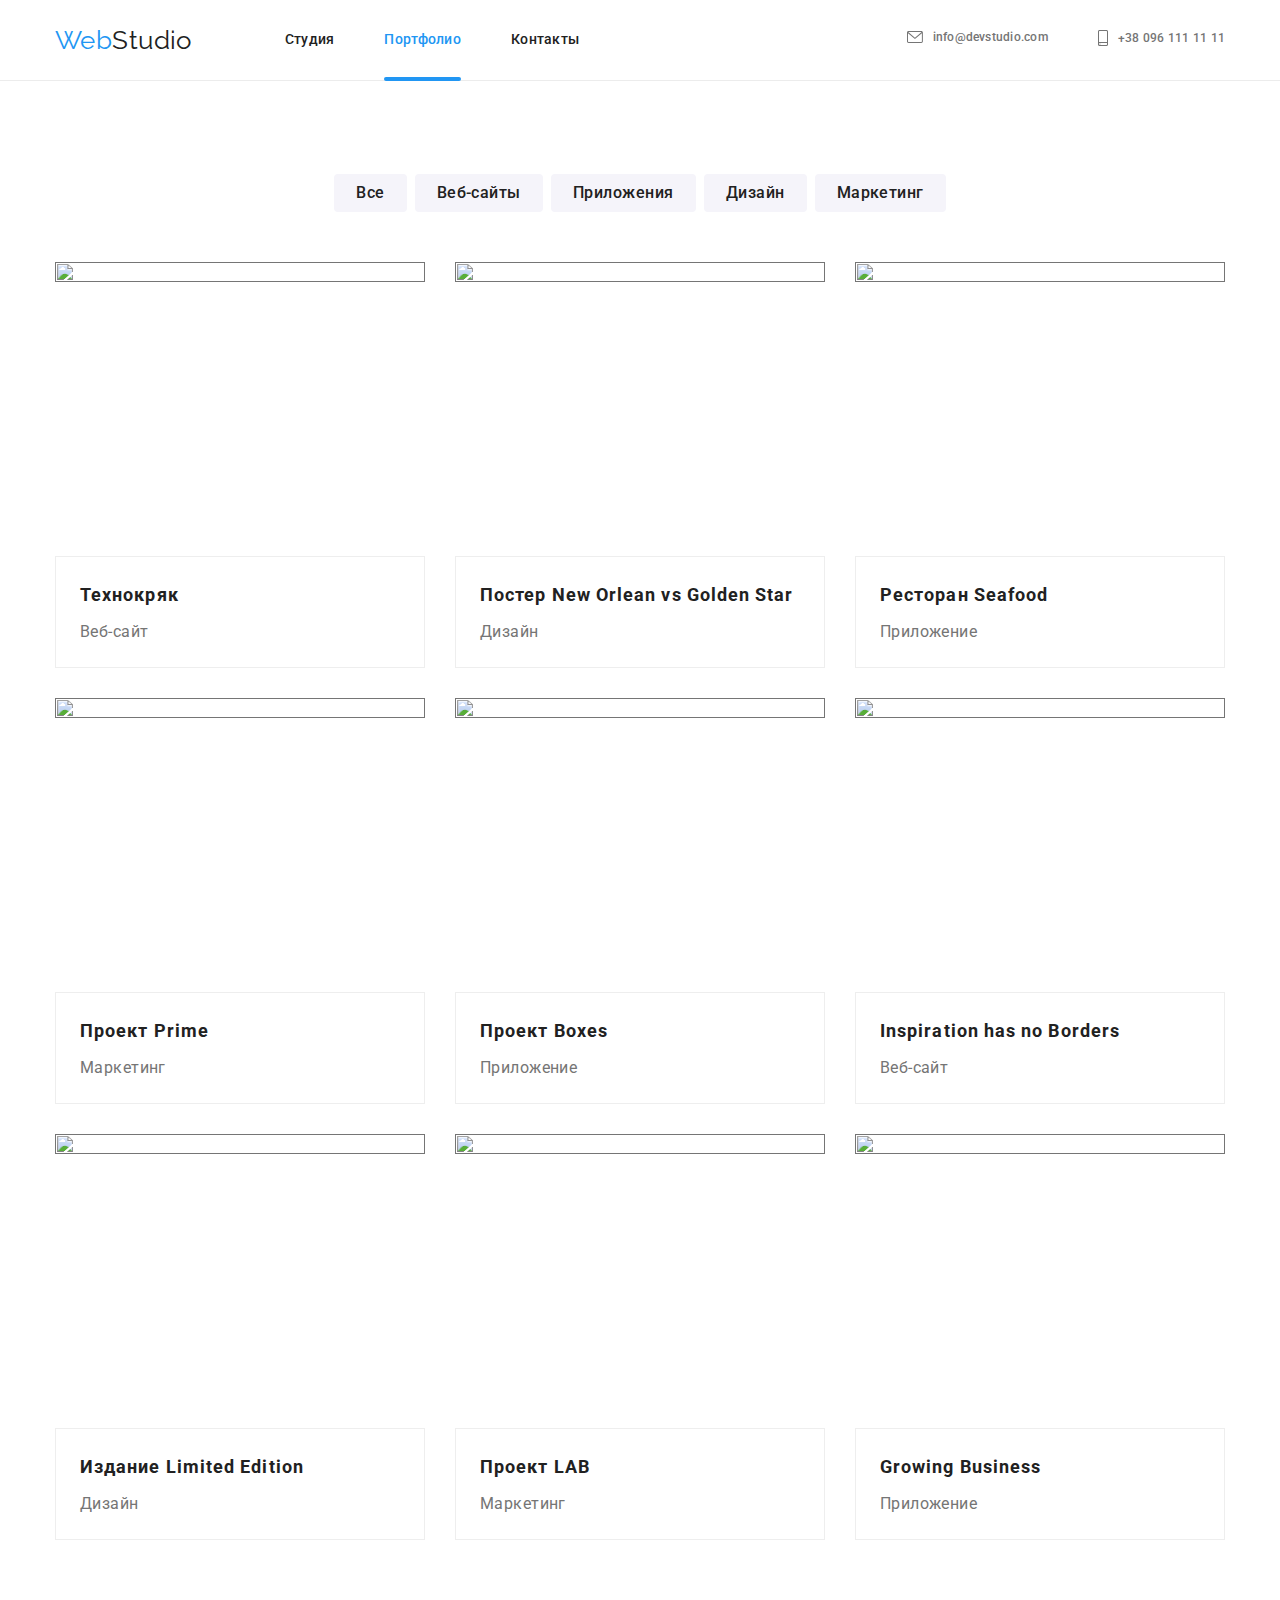
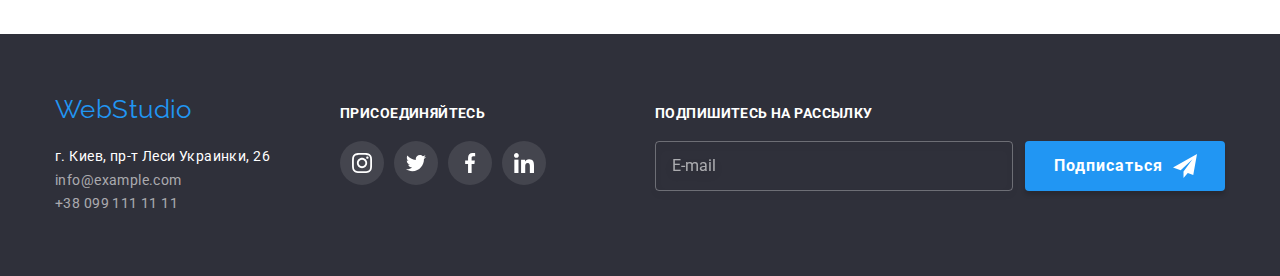
==== commit ba03a4ed: "Осталось разобраться с картинками" ====
--- a/portfolio.html
+++ b/portfolio.html
@@ -15,7 +15,7 @@
    
     <header class="header">
         <div class="container header__envelope">
-            <a href="./index.html" class="logo">Web<span class="logo logo--color-b">Studio</span></a>
+            <a href="./index.html" class="logo">Web<span class="logo logo--color">Studio</span></a>
             <nav class="nav">
                 <ul class="list nav__list">
                     <li class="nav__item"><a href="./index.html" class="nav__link">Студия</a></li>
@@ -41,6 +41,56 @@
                         +38 096 111 11 11</a>
                 </li>
             </ul>
+        
+
+            <button class="menu menu__btn" aria-label="Кнопка меню" data-menu-button>
+                <svg class="menu__btn-icon" width="40" height="40">
+                    <use class="menu__icon-menu" href="./images/svg/icons.svg#icon-menu"></use>
+                    <use class="menu__icon-cross" href="./images/svg/icons.svg#icon-cross"></use>
+                </svg>
+            </button>
+            
+            <div class="mobile-menu" data-menu>
+                <ul class="list mobile-menu__list">
+                    <li class="mobile-menu__item">
+                        <a href="./index.html" class="mobile-menu__link mobile-menu__link">Студия</a>
+                    </li>
+                    <li class="mobile-menu__item">
+                        <a href="./portfolio.html" class="mobile-menu__link">Портфолио</a>
+                    </li>
+                    <li class="mobile-menu__item">
+                        <a href="" class="mobile-menu__link">Контакты</a>
+                    </li>
+                </ul>
+            
+                <ul class="list mobile-menu__contacts-list">
+                    <li class="mobile-menu__contacts-item">
+                        <a href="tel:+380961111111" class="mobile-menu__tel">
+                            +38 096 111 11 11</a>
+                    </li>
+                    <li class="mobile-menu__contacts-item">
+                        <a href="mailto:info@devstudio.com" class="mobile-menu__mail">
+                            info@devstudio.com
+                        </a>
+                    </li>
+                </ul>
+            
+                <ul class="list mobile-menu__socials-list">
+                    <li class="mobile-menu__social-item">
+                        <a href="http://instagram.com" class="mobile-menu__social-link">Instagram</a>
+                    </li>
+                    <li class="mobile-menu__social-item">
+                        <a href="http://twitter.com" class="mobile-menu__social-link">Twitter</a>
+                    </li>
+                    <li class="mobile-menu__social-item">
+                        <a href="http://facebook.com" class="mobile-menu__social-link">Facebook</a>
+                    </li>
+                    <li class="mobile-menu__social-item">
+                        <a href="http://linkedin.com" class="mobile-menu__social-link">LinkedIn</a>
+                    </li>
+                </ul>
+            
+            </div>
         </div>
     </header>
 
@@ -315,6 +365,9 @@
             </div>
         </div>
     </footer>
+
+            <script src="./js/mobile-meny.js"></script>
+
     </body>
     
     </html>--- a/css/portfolio.min.css
+++ b/css/portfolio.min.css
@@ -1,3 +1,3 @@
 :root{--card-set-gap: 30px;--card-shadow: 0px 2px 1px -1px rgba(0, 0, 0, 0.2),
-    0px 1px 1px 0px rgba(0, 0, 0, 0.14), 0px 1px 3px 0px rgba(0, 0, 0, 0.12);--main-text-color: #757575;--title-text-color: #212121;--main-bg-color: #ffffff;--secondary-bg-color: #2f303a;--accent-color: #2196f3;--accent-btn-color: #188ce8;--for-link: #afb1b8;--time-gif: 250ms;--cubic: cubic-bezier(0.4, 0, 0.2, 1)}body{font-family:"Roboto", sans-serif;font-size:14px;letter-spacing:0.03em;padding-top:80px;background-color:var(--main-bg-color);color:var(--main-text-color)}*,*::before,*::after{outline:1px solid red}h1,h2,h3,h4,h5,h6,p,b{margin:0}img{display:block;width:100%;height:auto}.hidden{position:absolute;width:1px;height:1px;border:0;margin:-1px;padding:0;clip:rect(0 0 0 0);overflow:hidden}.list{list-style:none;padding:0;margin:0}.section{padding-top:60px;padding-bottom:60px}@media screen and (min-width: 1200px){.section{padding-top:94px;padding-bottom:94px}}.container{width:100%;padding-left:15px;padding-right:15px}@media screen and (min-width: 480px){.container{max-width:480px;margin-left:auto;margin-right:auto}}@media screen and (min-width: 768px){.container{max-width:768px}}@media screen and (min-width: 1200px){.container{max-width:1200px}}.header{position:fixed;min-height:80px;width:100%;min-height:80px;top:0;left:0;z-index:1;background-color:var(--main-bg-color);border-bottom:1px solid #ececec}.header__envelope{display:flex;align-items:center}.logo{text-decoration:none;font-family:"Raleway", sans-serif;font-size:26px;line-height:1.19;color:var(--accent-color)}.logo--color-b{color:var(--title-text-color)}.logo--color-w{color:var(--main-bg-color)}.nav__list{display:flex;margin-left:88px}@media screen and (min-width: 1200px){.nav__list{margin-left:93px}}.nav__item:not(:last-child){margin-right:50px}.nav__link{display:block;align-items:center;padding-top:32px;padding-bottom:32px;text-decoration:none;font-weight:500;line-height:1.14;letter-spacing:0.02em;color:var(--title-text-color);transition:color var(--time-gif) var(--cubic)}.nav__link:hover,.nav__link:focus{color:var(--accent-color)}.nav__link--current{position:relative;color:var(--accent-color)}.nav__link--current::after{content:"";display:block;position:absolute;bottom:-1px;left:0;width:100%;height:4px;border-radius:2px;background-color:var(--accent-color)}.contacts__list{margin-left:auto}@media screen and (min-width: 1200px){.contacts__list{display:flex}}@media screen and (min-width: 768px) and (max-width: 1199px){.contacts__item:not(:last-child){margin-bottom:10px}}@media screen and (min-width: 1200px){.contacts__item:not(:last-child){margin-right:50px}}.contacts__link{display:inline-flex;align-items:center;text-decoration:none;font-weight:500;font-size:12px;line-height:1.14;letter-spacing:0.02em;color:var(--main-text-color);transition:color var(--time-gif) var(--cubic)}.contacts__link:hover,.contacts__link:focus{color:var(--accent-color)}.contacts__icon{margin-right:10px;fill:currentColor}.filter__list{margin-bottom:40px;display:flex;flex-wrap:wrap;margin-left:calc(-1 * 8px);margin-top:calc(-1 * 15px)}@media screen and (min-width: 768px){.filter__list{justify-content:center;margin-bottom:30px}}@media screen and (min-width: 1200px){.filter__list{justify-content:center;margin-bottom:50px}}.filter__item{margin-left:8px;margin-top:15px}.filter__button{min-height:38px;padding:6px 22px;font-weight:500;font-size:16px;line-height:1.62;cursor:pointer;letter-spacing:0.03em;border-width:0;border-radius:4px;background:#f5f4fa;color:var(--title-text-color);transition:background-color var(--time-gif) var(--cubic),color var(--time-gif) var(--cubic),box-shadow var(--time-gif) var(--cubic)}.filter__button:hover,.filter__button:focus{color:var(--main-bg-color);background-color:var(--accent-color);box-shadow:0px 3px 1px rgba(0,0,0,0.1),0px 1px 2px rgba(0,0,0,0.08),0px 2px 2px rgba(0,0,0,0.12)}@media screen and (min-width: 768px){.projects__list{display:flex;flex-wrap:wrap;margin-left:calc(-1 * var(--card-set-gap));margin-top:calc(-1 * var(--card-set-gap))}}@media screen and (max-width: 767px){.projects__item:not(:last-child){margin-bottom:30px}}@media screen and (min-width: 768px){.projects__item{flex-basis:calc(100% / 2 - var(--card-set-gap));margin-left:var(--card-set-gap);margin-top:var(--card-set-gap);margin-bottom:0px}}@media screen and (min-width: 1200px){.projects__item{flex-basis:calc(100% / 3 - var(--card-set-gap))}}.projects__link{text-decoration:none;color:currentColor}.projects__card{box-sizing:border-box;background:var(--main-bg-color);transition:box-shadow var(--time-gif) var(--cubic)}.projects__link:hover .projects__card,.projects__link:focus .projects__card{box-shadow:0px 1px 1px rgba(0,0,0,0.12),0px 4px 4px rgba(0,0,0,0.06),1px 4px 6px rgba(0,0,0,0.16)}.projects__content{padding:20px 24px;border:1px solid #eeeeee}.projects__title{font-size:18px;line-height:2;letter-spacing:0.06em;color:var(--title-text-color)}.projects__text{margin-top:4px;font-size:16px;line-height:1.87}.projects__thumb{position:relative;overflow:hidden}.projects__overlay{position:absolute;display:flex;align-items:center;top:0;left:0;width:100%;height:100%;padding-left:24px;padding-right:24px;font-weight:400;font-size:18px;line-height:1.56;background-color:rgba(33,150,243,0.9);color:var(--main-bg-color);transform:translatey(100%);transition:transform var(--time-gif) var(--cubic)}.projects__link:hover .projects__overlay,.projects__link:focus .projects__overlay{transform:translatey(0)}.footer{padding-top:60px;padding-bottom:60px;background-color:var(--secondary-bg-color)}@media screen and (min-width: 768px){.footer__envelope{display:flex;flex-wrap:wrap;justify-content:space-around;align-items:baseline}}@media screen and (min-width: 1200px){.footer__envelope{display:flex;align-items:baseline}}.footer__box{text-align:center}@media screen and (min-width: 1200px){.footer__box{text-align:left}}.social__list{display:inline-flex}.social__item:not(:last-child){margin-right:10px}.social__link{display:flex;align-items:center;justify-content:center;width:44px;height:44px;border-radius:50%;transition:background-color var(--time-gif) var(--cubic),fill var(--time-gif) var(--cubic)}.social__link:hover,.social__link:focus{background-color:var(--accent-color)}.social__icon{width:20px;height:20px;fill:var(--for-link)}.social__link:hover .social__icon,.social__link:focus .social__icon{fill:var(--main-bg-color)}.social__link-footer{display:flex;align-items:center;justify-content:center;width:44px;height:44px;border-radius:50%;fill:var(--main-bg-color);background-color:rgba(255,255,255,0.1);transition:background-color var(--time-gif) var(--cubic)}.social__link-footer:hover,.social__link-footer:focus{background-color:var(--accent-color)}.social__icon-footer{width:20px;height:20px;fill:var(--main-bg-color)}.address{margin-top:20px}.address__map{display:block;line-height:1.71;text-decoration:none;font-style:normal;color:var(--main-bg-color);transition:color var(--time-gif) var(--cubic)}.address__map:hover,.address__map:focus{color:var(--accent-color)}.address__item:not(:first-child){margin-top:9px}.address__link{display:block;text-decoration:none;font-style:normal;line-height:1.71;color:rgba(255,255,255,0.6);transition:color var(--time-gif) var(--cubic)}.address__link:hover,.address__link:focus{color:var(--accent-color)}.subscribe{margin-top:60px;text-align:center}@media screen and (min-width: 768px) and (max-width: 1199px){.subscribe{width:450px}}@media screen and (min-width: 1200px){.subscribe{margin-top:0;margin-left:auto;text-align:left}}@media screen and (min-width: 1200px){.subscribe__form{display:flex}}.subscribe__title{display:inline-block;margin-bottom:20px;font-weight:700;font-size:14px;line-height:16px;text-transform:uppercase;color:var(--main-bg-color)}.subscribe__input{width:100%;height:50px;padding:15px 16px;font-weight:400;font-size:16px;line-height:1.25;outline:none;border:1px solid rgba(255,255,255,0.3);border-radius:4px;color:rgba(255,255,255,0.6);background-color:var(--bg-color);filter:drop-shadow(0px 4px 4px rgba(0,0,0,0.15))}.subscribe__input::placeholder{font-weight:400;font-size:16px;line-height:1.25;color:rgba(255,255,255,0.6)}@media screen and (min-width: 1200px){.subscribe__input{margin-right:12px;width:358px}}.subscribe__button{position:relative;margin-top:20px;padding-left:29px;padding-top:10px;padding-bottom:10px;padding-right:62px;min-width:200px;font-weight:700;font-size:16px;line-height:1.87;letter-spacing:0.06em;cursor:pointer;border:0px solid transparent;border-radius:4px;color:var(--main-bg-color);background-color:var(--accent-color);box-shadow:0px 4px 4px rgba(0,0,0,0.15);transition:background-color 250ms cubic-bezier(0.4, 0, 0.2, 1)}.subscribe__button:hover,.subscribe__button:focus{background-color:var(--accent-btn-color)}@media screen and (min-width: 1200px){.subscribe__button{margin-top:0}}.subscribe__icon{position:absolute;right:28px;top:13px;bottom:13px;fill:var(--main-bg-color)}.folow{margin-top:60px;text-align:center}@media screen and (min-width: 768px){.folow{margin-top:0}}@media screen and (min-width: 1200px){.folow{margin-left:70px;text-align:left}}.folow__title{margin-bottom:20px;font-weight:700;font-size:14px;line-height:16px;text-transform:uppercase;color:var(--main-bg-color)}
+    0px 1px 1px 0px rgba(0, 0, 0, 0.14), 0px 1px 3px 0px rgba(0, 0, 0, 0.12);--main-text-color: #757575;--title-text-color: #212121;--main-bg-color: #ffffff;--secondary-bg-color: #2f303a;--accent-color: #2196f3;--accent-btn-color: #188ce8;--for-link: #afb1b8;--time-gif: 250ms;--cubic: cubic-bezier(0.4, 0, 0.2, 1)}body{font-family:"Roboto", sans-serif;font-size:14px;letter-spacing:0.03em;padding-top:60px;background-color:var(--main-bg-color);color:var(--main-text-color)}@media screen and (min-width: 768px){body{padding-top:80px}}body.modal-open{overflow:hidden}h1,h2,h3,h4,h5,h6,p,b{margin:0}img{display:block;width:100%;height:auto}.hidden{position:absolute;width:1px;height:1px;border:0;margin:-1px;padding:0;clip:rect(0 0 0 0);overflow:hidden}.list{list-style:none;padding:0;margin:0}.section{padding-top:60px;padding-bottom:60px}@media screen and (min-width: 1200px){.section{padding-top:94px;padding-bottom:94px}}.container{width:100%;padding-left:15px;padding-right:15px}@media screen and (min-width: 480px){.container{max-width:480px;margin-left:auto;margin-right:auto}}@media screen and (min-width: 768px){.container{max-width:768px}}@media screen and (min-width: 1200px){.container{max-width:1200px}}.header{position:fixed;width:100%;top:0;left:0;z-index:1;background-color:var(--main-bg-color);border-bottom:1px solid #ececec}@media screen and (min-width: 768px){.header{min-height:80px}}.header__envelope{min-height:60px;display:flex;align-items:center;justify-content:space-between}.logo{text-decoration:none;font-family:"Raleway", sans-serif;font-size:24px;line-height:1.19;color:var(--accent-color)}@media screen and (min-width: 1200px){.logo{font-size:26px}}.logo--color{color:var(--title-text-color)}.footer__logo{text-decoration:none;font-family:"Raleway", sans-serif;font-size:26px;line-height:1.19;color:var(--accent-color)}.footer__logo--color{color:var(--main-bg-color)}.nav__list{display:none}@media screen and (min-width: 768px){.nav__list{display:flex;margin-left:88px}}@media screen and (min-width: 1200px){.nav__list{margin-left:93px}}.nav__item:not(:last-child){margin-right:50px}.nav__link{display:block;align-items:center;padding-top:32px;padding-bottom:32px;text-decoration:none;font-weight:500;line-height:1.14;letter-spacing:0.02em;color:var(--title-text-color);transition:color var(--time-gif) var(--cubic)}.nav__link:hover,.nav__link:focus{color:var(--accent-color)}.nav__link--current{position:relative;color:var(--accent-color)}.nav__link--current::after{content:"";display:block;position:absolute;bottom:-1px;left:0;width:100%;height:4px;border-radius:2px;background-color:var(--accent-color)}.contacts__list{display:none}@media screen and (min-width: 768px){.contacts__list{display:block;margin-left:auto}}@media screen and (min-width: 1200px){.contacts__list{display:flex}}@media screen and (min-width: 768px) and (max-width: 1199px){.contacts__item:not(:last-child){margin-bottom:10px}}@media screen and (min-width: 1200px){.contacts__item:not(:last-child){margin-right:50px}}.contacts__link{display:inline-flex;align-items:center;text-decoration:none;font-weight:500;font-size:12px;line-height:1.14;letter-spacing:0.02em;color:var(--main-text-color);transition:color var(--time-gif) var(--cubic)}.contacts__link:hover,.contacts__link:focus{color:var(--accent-color)}.contacts__icon{margin-right:10px;fill:currentColor}.menu__btn{z-index:8;width:40px;height:40px;padding:0;border:none;background-color:transparent;fill:var(--title-text-color);cursor:pointer;transition:fill var(--time-gif) var(--cubic)}.menu__btn:hover,.menu__btn:focus{fill:var(--accent-color)}@media screen and (min-width: 768px){.menu__btn{display:none}}.is-open .menu__icon-menu{display:none}.menu__icon-cross{display:none}.is-open .menu__icon-cross{display:block}.mobile-menu{position:fixed;z-index:3;top:0;left:0;width:100%;height:100vh;display:flex;flex-direction:column;justify-content:space-between;padding:48px 40px;background-color:var(--main-bg-color);transform:translateY(-100%);transition:transform var(--time-gif) var(--cubic)}.mobile-menu.is-open{transform:translateY(0)}.mobile-menu__item:not(:last-child),.mobile-menu__contacts-item:not(:last-child){padding-bottom:32px}.mobile-menu__link{text-decoration:none;font-weight:500;font-size:40px;line-height:1.18;letter-spacing:0.02em;color:var(--title-text-color);transition:color var(--time-gif) var(--cubic)}.mobile-menu__link:hover,.mobile-menu__link:focus{color:var(--accent-color)}.mobile-menu__contacts-list{margin-bottom:64px;margin-top:auto}.mobile-menu__tel{font-weight:500;font-size:34px;line-height:1.18;letter-spacing:0.02em;color:var(--accent-color)}.mobile-menu__tel:hover,.mobile-menu__tel:focus{color:var(--accent-btn-color)}.mobile-menu__mail{font-weight:500;font-size:24px;line-height:1.17;letter-spacing:0.02em;color:var(--main-text-color)}.mobile-menu__mail:hover,.mobile-menu__mail:focus{color:var(--accent-color)}.mobile-menu__socials-list{display:flex;flex-wrap:wrap;align-items:center}.mobile-menu__social-link{font-weight:500;font-size:18px;line-height:1.22;letter-spacing:0.02em;color:var(--accent-color)}.mobile-menu__social-link:hover,.mobile-menu__social-link:focus{color:var(--accent-btn-color)}.mobile-menu__social-item:not(:last-child)::after{content:"";display:inline-block;margin-left:10px;margin-right:10px;height:22px;width:1px;vertical-align:middle;background-color:rgba(117,117,117,0.2)}.filter__list{margin-bottom:40px;display:flex;flex-wrap:wrap;margin-left:calc(-1 * 8px);margin-top:calc(-1 * 15px)}@media screen and (min-width: 768px){.filter__list{justify-content:center;margin-bottom:30px}}@media screen and (min-width: 1200px){.filter__list{justify-content:center;margin-bottom:50px}}.filter__item{margin-left:8px;margin-top:15px}.filter__button{min-height:38px;padding:6px 22px;font-weight:500;font-size:16px;line-height:1.62;cursor:pointer;letter-spacing:0.03em;border-width:0;border-radius:4px;background:#f5f4fa;color:var(--title-text-color);transition:background-color var(--time-gif) var(--cubic),color var(--time-gif) var(--cubic),box-shadow var(--time-gif) var(--cubic)}.filter__button:hover,.filter__button:focus{color:var(--main-bg-color);background-color:var(--accent-color);box-shadow:0px 3px 1px rgba(0,0,0,0.1),0px 1px 2px rgba(0,0,0,0.08),0px 2px 2px rgba(0,0,0,0.12)}@media screen and (min-width: 768px){.projects__list{display:flex;flex-wrap:wrap;margin-left:calc(-1 * var(--card-set-gap));margin-top:calc(-1 * var(--card-set-gap))}}@media screen and (max-width: 767px){.projects__item:not(:last-child){margin-bottom:30px}}@media screen and (min-width: 768px){.projects__item{flex-basis:calc(100% / 2 - var(--card-set-gap));margin-left:var(--card-set-gap);margin-top:var(--card-set-gap);margin-bottom:0px}}@media screen and (min-width: 1200px){.projects__item{flex-basis:calc(100% / 3 - var(--card-set-gap))}}.projects__link{text-decoration:none;color:currentColor}.projects__card{box-sizing:border-box;background:var(--main-bg-color);transition:box-shadow var(--time-gif) var(--cubic)}.projects__link:hover .projects__card,.projects__link:focus .projects__card{box-shadow:0px 1px 1px rgba(0,0,0,0.12),0px 4px 4px rgba(0,0,0,0.06),1px 4px 6px rgba(0,0,0,0.16)}.projects__content{padding:20px 24px;border:1px solid #eeeeee}.projects__title{font-size:18px;line-height:2;letter-spacing:0.06em;color:var(--title-text-color)}.projects__text{margin-top:4px;font-size:16px;line-height:1.87}.projects__thumb{position:relative;overflow:hidden}.projects__overlay{position:absolute;display:flex;align-items:center;top:0;left:0;width:100%;height:100%;padding-left:24px;padding-right:24px;font-weight:400;font-size:18px;line-height:1.56;background-color:rgba(33,150,243,0.9);color:var(--main-bg-color);transform:translatey(100%);transition:transform var(--time-gif) var(--cubic)}.projects__link:hover .projects__overlay,.projects__link:focus .projects__overlay{transform:translatey(0)}.footer{padding-top:60px;padding-bottom:60px;background-color:var(--secondary-bg-color)}@media screen and (min-width: 768px){.footer__envelope{display:flex;flex-wrap:wrap;justify-content:space-around;align-items:baseline}}@media screen and (min-width: 1200px){.footer__envelope{display:flex;align-items:baseline}}.footer__box{text-align:center}@media screen and (min-width: 1200px){.footer__box{text-align:left}}.social__list{display:inline-flex}.social__item:not(:last-child){margin-right:10px}.social__link{display:flex;align-items:center;justify-content:center;width:44px;height:44px;border-radius:50%;transition:background-color var(--time-gif) var(--cubic),fill var(--time-gif) var(--cubic)}.social__link:hover,.social__link:focus{background-color:var(--accent-color)}.social__icon{width:20px;height:20px;fill:var(--for-link)}.social__link:hover .social__icon,.social__link:focus .social__icon{fill:var(--main-bg-color)}.social__link-footer{display:flex;align-items:center;justify-content:center;width:44px;height:44px;border-radius:50%;fill:var(--main-bg-color);background-color:rgba(255,255,255,0.1);transition:background-color var(--time-gif) var(--cubic)}.social__link-footer:hover,.social__link-footer:focus{background-color:var(--accent-color)}.social__icon-footer{width:20px;height:20px;fill:var(--main-bg-color)}.address{margin-top:20px}.address__map{display:block;line-height:1.71;text-decoration:none;font-style:normal;color:var(--main-bg-color);transition:color var(--time-gif) var(--cubic)}.address__map:hover,.address__map:focus{color:var(--accent-color)}.address__item:not(:first-child){margin-top:9px}.address__link{display:block;text-decoration:none;font-style:normal;line-height:1.71;color:rgba(255,255,255,0.6);transition:color var(--time-gif) var(--cubic)}.address__link:hover,.address__link:focus{color:var(--accent-color)}.subscribe{margin-top:60px;text-align:center}@media screen and (min-width: 768px) and (max-width: 1199px){.subscribe{width:450px}}@media screen and (min-width: 1200px){.subscribe{margin-top:0;margin-left:auto;text-align:left}}@media screen and (min-width: 1200px){.subscribe__form{display:flex}}.subscribe__title{display:inline-block;margin-bottom:20px;font-weight:700;font-size:14px;line-height:16px;text-transform:uppercase;color:var(--main-bg-color)}.subscribe__input{width:100%;height:50px;padding:15px 16px;font-weight:400;font-size:16px;line-height:1.25;outline:none;border:1px solid rgba(255,255,255,0.3);border-radius:4px;color:rgba(255,255,255,0.6);background-color:var(--bg-color);filter:drop-shadow(0px 4px 4px rgba(0,0,0,0.15))}.subscribe__input::placeholder{font-weight:400;font-size:16px;line-height:1.25;color:rgba(255,255,255,0.6)}@media screen and (min-width: 1200px){.subscribe__input{margin-right:12px;width:358px}}.subscribe__button{position:relative;margin-top:20px;padding-left:29px;padding-top:10px;padding-bottom:10px;padding-right:62px;min-width:200px;font-weight:700;font-size:16px;line-height:1.87;letter-spacing:0.06em;cursor:pointer;border:0px solid transparent;border-radius:4px;color:var(--main-bg-color);background-color:var(--accent-color);box-shadow:0px 4px 4px rgba(0,0,0,0.15);transition:background-color var(--time-gif) var(--cubic)}.subscribe__button:hover,.subscribe__button:focus{background-color:var(--accent-btn-color)}@media screen and (min-width: 1200px){.subscribe__button{margin-top:0}}.subscribe__icon{position:absolute;right:28px;top:13px;bottom:13px;fill:var(--main-bg-color)}.folow{margin-top:60px;text-align:center}@media screen and (min-width: 768px){.folow{margin-top:0}}@media screen and (min-width: 1200px){.folow{margin-left:70px;text-align:left}}.folow__title{margin-bottom:20px;font-weight:700;font-size:14px;line-height:16px;text-transform:uppercase;color:var(--main-bg-color)}
 /*# sourceMappingURL=portfolio.min.css.map */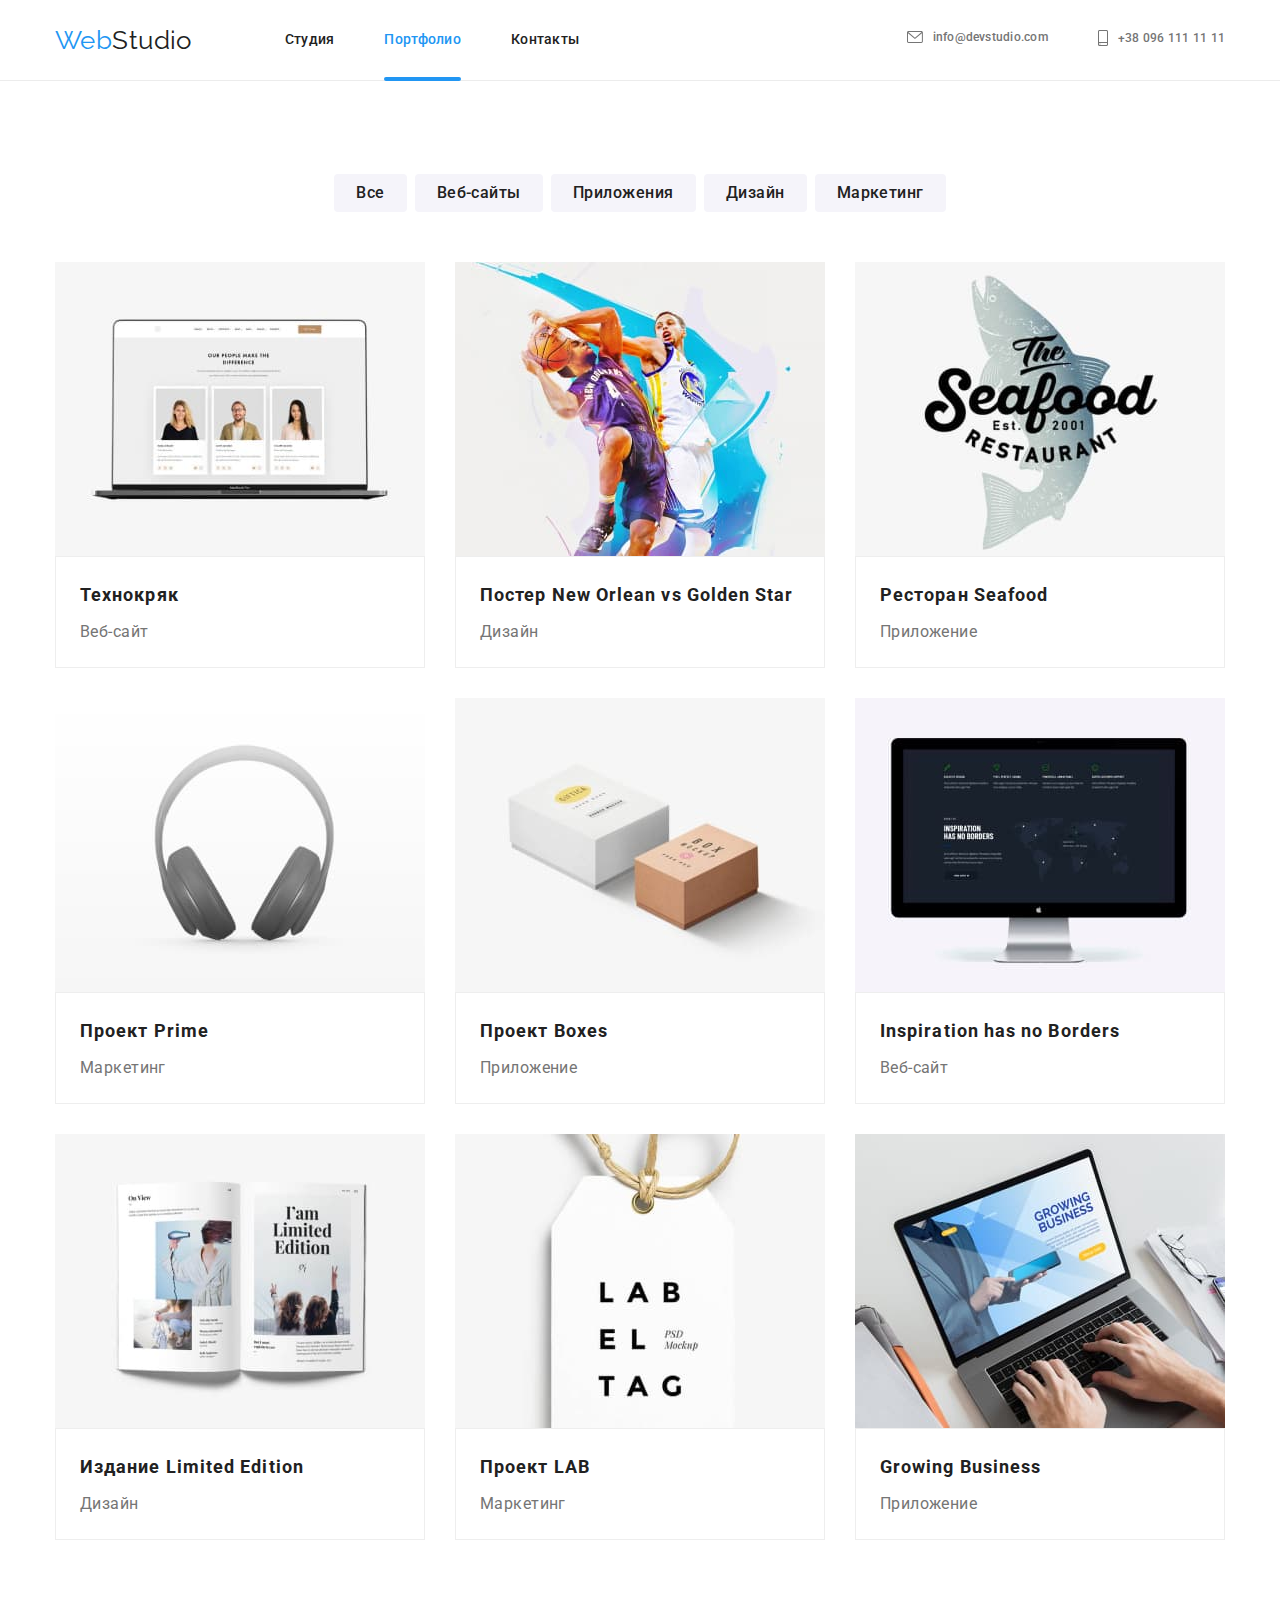
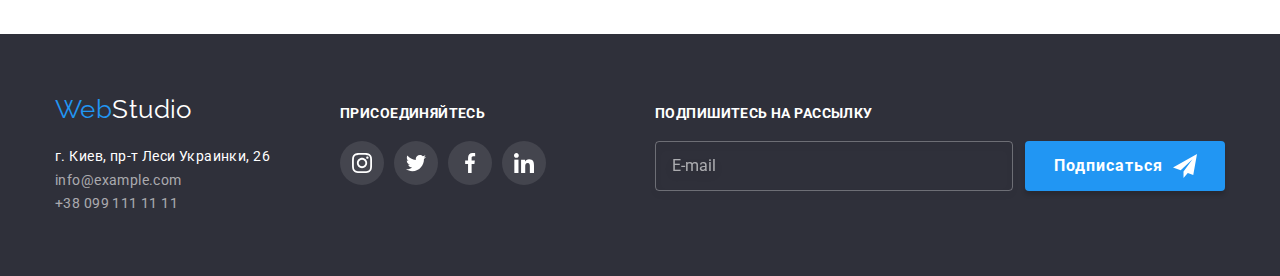
==== commit da9eeb5c: "DONE!!!!!" ====
--- a/portfolio.html
+++ b/portfolio.html
@@ -44,7 +44,7 @@
         
 
             <button class="menu menu__btn" aria-label="Кнопка меню" data-menu-button>
-                <svg class="menu__btn-icon" width="40" height="40">
+                <svg class="menu__btn-icon" width="19" height="19">
                     <use class="menu__icon-menu" href="./images/svg/icons.svg#icon-menu"></use>
                     <use class="menu__icon-cross" href="./images/svg/icons.svg#icon-cross"></use>
                 </svg>
@@ -77,16 +77,16 @@
             
                 <ul class="list mobile-menu__socials-list">
                     <li class="mobile-menu__social-item">
-                        <a href="http://instagram.com" class="mobile-menu__social-link">Instagram</a>
+                        <a href="" class="mobile-menu__social-link">Instagram</a>
                     </li>
                     <li class="mobile-menu__social-item">
-                        <a href="http://twitter.com" class="mobile-menu__social-link">Twitter</a>
+                        <a href="" class="mobile-menu__social-link">Twitter</a>
                     </li>
                     <li class="mobile-menu__social-item">
-                        <a href="http://facebook.com" class="mobile-menu__social-link">Facebook</a>
+                        <a href="" class="mobile-menu__social-link">Facebook</a>
                     </li>
                     <li class="mobile-menu__social-item">
-                        <a href="http://linkedin.com" class="mobile-menu__social-link">LinkedIn</a>
+                        <a href="" class="mobile-menu__social-link">LinkedIn</a>
                     </li>
                 </ul>
             
@@ -129,7 +129,14 @@
                 <a href="" class="projects__link">
                     <article class="projects__card">
                         <div class="projects__thumb">
-                            <img src="./images/portfolio/img1.jpg" alt="" width="370" height="294">
+                            <picture>
+                                <source media="(min-width: 1200px)"
+                                    srcset="./images/new-img/portfolio/img1.jpg 1x, ./images/new-img/portfolio/img1@2x.jpg 2x"/>
+                                <source media="(min-width: 768px)"
+                                    srcset="./images/new-img/portfolio/tablet/img1.jpg 1x, ./images/new-img/portfolio/tablet/img1@2x.jpg 2x"/>
+                                <img srcset="./images/new-img/portfolio/mobile/img1.jpg 1x, ./images/new-img/portfolio/mobile/img1@2x.jpg 2x"
+                                    src="./images/new-img/portfolio/mobile/img1.jpg" alt="Обложка Проэкта"/>
+                            </picture>
                             <div class="projects__overlay">
                                 <p>Технокряк это современная площадка распространения коронавируса. Компании используют эту платформу для цифрового
                                     шпионажа и атак на защищённые сервера конкурентов.</p>
@@ -147,7 +154,14 @@
                 <a href="" class="projects__link">
                     <article class="projects__card">
                         <div class="projects__thumb">
-                            <img src="./images/portfolio/img2.jpg" alt="" width="370" height="294">
+                            <picture>
+                                <source media="(min-width: 1200px)"
+                                    srcset="./images/new-img/portfolio/img2.jpg 1x, ./images/new-img/portfolio/img2@2x.jpg 2x"/>
+                                <source media="(min-width: 768px)"
+                                    srcset="./images/new-img/portfolio/tablet/img2.jpg 1x, ./images/new-img/portfolio/tablet/img2@2x.jpg 2x"/>
+                                <img srcset="./images/new-img/portfolio/mobile/img2.jpg 1x, ./images/new-img/portfolio/mobile/img2@2x.jpg 2x"
+                                    src="./images/new-img/portfolio/mobile/img2.jpg" alt="Обложка Проэкта"/>
+                            </picture>
                             <div class="projects__overlay">
                                 <p>Технокряк это современная площадка распространения коронавируса. Компании используют эту платформу для цифрового
                                     шпионажа и атак на защищённые сервера конкурентов.</p>
@@ -165,7 +179,14 @@
                 <a href="" class="projects__link">
                     <article class="projects__card">
                         <div class="projects__thumb">
-                            <img src="./images/portfolio/img3.jpg" alt="" width="370" height="294">
+                            <picture>
+                                <source media="(min-width: 1200px)"
+                                    srcset="./images/new-img/portfolio/img3.jpg 1x, ./images/new-img/portfolio/img3@2x.jpg 2x"/>
+                                <source media="(min-width: 768px)"
+                                    srcset="./images/new-img/portfolio/tablet/img3.jpg 1x, ./images/new-img/portfolio/tablet/img3@2x.jpg 2x"/>
+                                <img srcset="./images/new-img/portfolio/mobile/img3.jpg 1x, ./images/new-img/portfolio/mobile/img3@2x.jpg 2x"
+                                    src="./images/new-img/portfolio/mobile/img3.jpg" alt="Обложка Проэкта" />
+                            </picture>
                             <div class="projects__overlay">
                                 <p>Технокряк это современная площадка распространения коронавируса. Компании используют эту платформу для цифрового
                                     шпионажа и атак на защищённые сервера конкурентов.</p>
@@ -183,7 +204,14 @@
                 <a href="" class="projects__link">
                     <article class="projects__card">
                         <div class="projects__thumb">
-                            <img src="./images/portfolio/img4.jpg" alt="" width="370" height="294">
+                            <picture>
+                                <source media="(min-width: 1200px)"
+                                    srcset="./images/new-img/portfolio/img4.jpg 1x, ./images/new-img/portfolio/img4@2x.jpg 2x"/>
+                                <source media="(min-width: 768px)"
+                                    srcset="./images/new-img/portfolio/tablet/img4.jpg 1x, ./images/new-img/portfolio/tablet/img4@2x.jpg 2x"/>
+                                <img srcset="./images/new-img/portfolio/mobile/img4.jpg 1x, ./images/new-img/portfolio/mobile/img4@2x.jpg 2x"
+                                    src="./images/new-img/portfolio/mobile/img4.jpg" alt="Обложка Проэкта"/>
+                            </picture>
                             <div class="projects__overlay">
                                 <p>Технокряк это современная площадка распространения коронавируса. Компании используют эту платформу для цифрового
                                     шпионажа и атак на защищённые сервера конкурентов.</p>
@@ -201,7 +229,14 @@
                 <a href="" class="projects__link">
                     <article class="projects__card">
                         <div class="projects__thumb">
-                            <img src="./images/portfolio/img5.jpg" alt="" width="370" height="294">
+                            <picture>
+                                <source media="(min-width: 1200px)"
+                                    srcset="./images/new-img/portfolio/img5.jpg 1x, ./images/new-img/portfolio/img5@2x.jpg 2x"/>
+                                <source media="(min-width: 768px)"
+                                    srcset="./images/new-img/portfolio/tablet/img5.jpg 1x, ./images/new-img/portfolio/tablet/img5@2x.jpg 2x"/>
+                                <img srcset="./images/new-img/portfolio/mobile/img5.jpg 1x, ./images/new-img/portfolio/mobile/img5@2x.jpg 2x"
+                                    src="./images/new-img/portfolio/mobile/img5.jpg" alt="Обложка Проэкта"/>
+                            </picture>
                             <div class="projects__overlay">
                                 <p>Технокряк это современная площадка распространения коронавируса. Компании используют эту платформу для цифрового
                                     шпионажа и атак на защищённые сервера конкурентов.</p>
@@ -219,7 +254,14 @@
                 <a href="" class="projects__link">
                     <article class="projects__card">
                         <div class="projects__thumb">
-                            <img src="./images/portfolio/img6.jpg" alt="" width="370" height="294">
+                            <picture>
+                                <source media="(min-width: 1200px)"
+                                    srcset="./images/new-img/portfolio/img6.jpg 1x, ./images/new-img/portfolio/img6@2x.jpg 2x"/>
+                                <source media="(min-width: 768px)"
+                                    srcset="./images/new-img/portfolio/tablet/img6.jpg 1x, ./images/new-img/portfolio/tablet/img6@2x.jpg 2x"/>
+                                <img srcset="./images/new-img/portfolio/mobile/img6.jpg 1x, ./images/new-img/portfolio/mobile/img6@2x.jpg 2x"
+                                    src="./images/new-img/portfolio/mobile/img6.jpg" alt="Обложка Проэкта"/>
+                            </picture>
                             <div class="projects__overlay">
                                 <p>Технокряк это современная площадка распространения коронавируса. Компании используют эту платформу для цифрового
                                     шпионажа и атак на защищённые сервера конкурентов.</p>
@@ -237,7 +279,14 @@
                 <a href="" class="projects__link">
                     <article class="projects__card">
                         <div class="projects__thumb">
-                            <img src="./images/portfolio/img7.jpg" alt="" width="370" height="294">
+                            <picture>
+                                <source media="(min-width: 1200px)"
+                                    srcset="./images/new-img/portfolio/img7.jpg 1x, ./images/new-img/portfolio/img7@2x.jpg 2x"/>
+                                <source media="(min-width: 768px)"
+                                    srcset="./images/new-img/portfolio/tablet/img7.jpg 1x, ./images/new-img/portfolio/tablet/img7@2x.jpg 2x"/>
+                                <img srcset="./images/new-img/portfolio/mobile/img7.jpg 1x, ./images/new-img/portfolio/mobile/img7@2x.jpg 2x"
+                                    src="./images/new-img/portfolio/mobile/img7.jpg" alt="Обложка Проэкта"/>
+                            </picture>
                             <div class="projects__overlay">
                                 <p>Технокряк это современная площадка распространения коронавируса. Компании используют эту платформу для цифрового
                                     шпионажа и атак на защищённые сервера конкурентов.</p>
@@ -255,7 +304,14 @@
                 <a href="" class="projects__link">
                     <article class="projects__card">
                         <div class="projects__thumb">
-                            <img src="./images/portfolio/img8.jpg" alt="" width="370" height="294">
+                            <picture>
+                                <source media="(min-width: 1200px)"
+                                    srcset="./images/new-img/portfolio/img8.jpg 1x, ./images/new-img/portfolio/img8@2x.jpg 2x"/>
+                                <source media="(min-width: 768px)"
+                                    srcset="./images/new-img/portfolio/tablet/img8.jpg 1x, ./images/new-img/portfolio/tablet/img8@2x.jpg 2x"/>
+                                <img srcset="./images/new-img/portfolio/mobile/img8.jpg 1x, ./images/new-img/portfolio/mobile/img8@2x.jpg 2x"
+                                    src="./images/new-img/portfolio/mobile/img8.jpg" alt="Обложка Проэкта"/>
+                            </picture>
                             <div class="projects__overlay">
                                 <p>Технокряк это современная площадка распространения коронавируса. Компании используют эту платформу для цифрового
                                     шпионажа и атак на защищённые сервера конкурентов.</p>
@@ -273,7 +329,14 @@
                 <a href="" class="projects__link">
                     <article class="projects__card">
                         <div class="projects__thumb">
-                            <img src="./images/portfolio/img9.jpg" alt="" width="370" height="294">
+                            <picture>
+                                <source media="(min-width: 1200px)"
+                                    srcset="./images/new-img/portfolio/img9.jpg 1x, ./images/new-img/portfolio/img9@2x.jpg 2x"/>
+                                <source media="(min-width: 768px)"
+                                    srcset="./images/new-img/portfolio/tablet/img9.jpg 1x, ./images/new-img/portfolio/tablet/img9@2x.jpg 2x"/>
+                                <img srcset="./images/new-img/portfolio/mobile/img9.jpg 1x, ./images/new-img/portfolio/mobile/img9@2x.jpg 2x"
+                                    src="./images/new-img/portfolio/mobile/img9.jpg" alt="Обложка Проэкта"/>
+                            </picture>
                             <div class="projects__overlay">
                                 <p>Технокряк это современная площадка распространения коронавируса. Компании используют эту платформу для цифрового
                                     шпионажа и атак на защищённые сервера конкурентов.</p>
@@ -296,7 +359,7 @@
     <footer class="footer">
         <div class="container footer__envelope">
             <div class="footer__box">
-                <a href="./index.html" class="logo">Web<span class="logo--color-w">Studio</span></a>
+                <a href="./index.html" class="footer__logo">Web<span class="footer__logo footer__logo--color">Studio</span></a>
                 <address class="address">
                     <ul class="list address__list">
                         <li>
@@ -325,7 +388,7 @@
                     </li>
     
                     <li class="social__item">
-                        <a href="" class="social__link-footer" target="_blank" rel="noopener noreferrer">
+                        <a href="#" class="social__link-footer" target="_blank" rel="noopener noreferrer">
                             <svg class="social__icon-footer">
                                 <use href="./images/svg/icons.svg#icon-twitter"></use>
                             </svg>
--- a/css/portfolio.min.css
+++ b/css/portfolio.min.css
@@ -1,3 +1,3 @@
 :root{--card-set-gap: 30px;--card-shadow: 0px 2px 1px -1px rgba(0, 0, 0, 0.2),
-    0px 1px 1px 0px rgba(0, 0, 0, 0.14), 0px 1px 3px 0px rgba(0, 0, 0, 0.12);--main-text-color: #757575;--title-text-color: #212121;--main-bg-color: #ffffff;--secondary-bg-color: #2f303a;--accent-color: #2196f3;--accent-btn-color: #188ce8;--for-link: #afb1b8;--time-gif: 250ms;--cubic: cubic-bezier(0.4, 0, 0.2, 1)}body{font-family:"Roboto", sans-serif;font-size:14px;letter-spacing:0.03em;padding-top:60px;background-color:var(--main-bg-color);color:var(--main-text-color)}@media screen and (min-width: 768px){body{padding-top:80px}}body.modal-open{overflow:hidden}h1,h2,h3,h4,h5,h6,p,b{margin:0}img{display:block;width:100%;height:auto}.hidden{position:absolute;width:1px;height:1px;border:0;margin:-1px;padding:0;clip:rect(0 0 0 0);overflow:hidden}.list{list-style:none;padding:0;margin:0}.section{padding-top:60px;padding-bottom:60px}@media screen and (min-width: 1200px){.section{padding-top:94px;padding-bottom:94px}}.container{width:100%;padding-left:15px;padding-right:15px}@media screen and (min-width: 480px){.container{max-width:480px;margin-left:auto;margin-right:auto}}@media screen and (min-width: 768px){.container{max-width:768px}}@media screen and (min-width: 1200px){.container{max-width:1200px}}.header{position:fixed;width:100%;top:0;left:0;z-index:1;background-color:var(--main-bg-color);border-bottom:1px solid #ececec}@media screen and (min-width: 768px){.header{min-height:80px}}.header__envelope{min-height:60px;display:flex;align-items:center;justify-content:space-between}.logo{text-decoration:none;font-family:"Raleway", sans-serif;font-size:24px;line-height:1.19;color:var(--accent-color)}@media screen and (min-width: 1200px){.logo{font-size:26px}}.logo--color{color:var(--title-text-color)}.footer__logo{text-decoration:none;font-family:"Raleway", sans-serif;font-size:26px;line-height:1.19;color:var(--accent-color)}.footer__logo--color{color:var(--main-bg-color)}.nav__list{display:none}@media screen and (min-width: 768px){.nav__list{display:flex;margin-left:88px}}@media screen and (min-width: 1200px){.nav__list{margin-left:93px}}.nav__item:not(:last-child){margin-right:50px}.nav__link{display:block;align-items:center;padding-top:32px;padding-bottom:32px;text-decoration:none;font-weight:500;line-height:1.14;letter-spacing:0.02em;color:var(--title-text-color);transition:color var(--time-gif) var(--cubic)}.nav__link:hover,.nav__link:focus{color:var(--accent-color)}.nav__link--current{position:relative;color:var(--accent-color)}.nav__link--current::after{content:"";display:block;position:absolute;bottom:-1px;left:0;width:100%;height:4px;border-radius:2px;background-color:var(--accent-color)}.contacts__list{display:none}@media screen and (min-width: 768px){.contacts__list{display:block;margin-left:auto}}@media screen and (min-width: 1200px){.contacts__list{display:flex}}@media screen and (min-width: 768px) and (max-width: 1199px){.contacts__item:not(:last-child){margin-bottom:10px}}@media screen and (min-width: 1200px){.contacts__item:not(:last-child){margin-right:50px}}.contacts__link{display:inline-flex;align-items:center;text-decoration:none;font-weight:500;font-size:12px;line-height:1.14;letter-spacing:0.02em;color:var(--main-text-color);transition:color var(--time-gif) var(--cubic)}.contacts__link:hover,.contacts__link:focus{color:var(--accent-color)}.contacts__icon{margin-right:10px;fill:currentColor}.menu__btn{z-index:8;width:40px;height:40px;padding:0;border:none;background-color:transparent;fill:var(--title-text-color);cursor:pointer;transition:fill var(--time-gif) var(--cubic)}.menu__btn:hover,.menu__btn:focus{fill:var(--accent-color)}@media screen and (min-width: 768px){.menu__btn{display:none}}.is-open .menu__icon-menu{display:none}.menu__icon-cross{display:none}.is-open .menu__icon-cross{display:block}.mobile-menu{position:fixed;z-index:3;top:0;left:0;width:100%;height:100vh;display:flex;flex-direction:column;justify-content:space-between;padding:48px 40px;background-color:var(--main-bg-color);transform:translateY(-100%);transition:transform var(--time-gif) var(--cubic)}.mobile-menu.is-open{transform:translateY(0)}.mobile-menu__item:not(:last-child),.mobile-menu__contacts-item:not(:last-child){padding-bottom:32px}.mobile-menu__link{text-decoration:none;font-weight:500;font-size:40px;line-height:1.18;letter-spacing:0.02em;color:var(--title-text-color);transition:color var(--time-gif) var(--cubic)}.mobile-menu__link:hover,.mobile-menu__link:focus{color:var(--accent-color)}.mobile-menu__contacts-list{margin-bottom:64px;margin-top:auto}.mobile-menu__tel{font-weight:500;font-size:34px;line-height:1.18;letter-spacing:0.02em;color:var(--accent-color)}.mobile-menu__tel:hover,.mobile-menu__tel:focus{color:var(--accent-btn-color)}.mobile-menu__mail{font-weight:500;font-size:24px;line-height:1.17;letter-spacing:0.02em;color:var(--main-text-color)}.mobile-menu__mail:hover,.mobile-menu__mail:focus{color:var(--accent-color)}.mobile-menu__socials-list{display:flex;flex-wrap:wrap;align-items:center}.mobile-menu__social-link{font-weight:500;font-size:18px;line-height:1.22;letter-spacing:0.02em;color:var(--accent-color)}.mobile-menu__social-link:hover,.mobile-menu__social-link:focus{color:var(--accent-btn-color)}.mobile-menu__social-item:not(:last-child)::after{content:"";display:inline-block;margin-left:10px;margin-right:10px;height:22px;width:1px;vertical-align:middle;background-color:rgba(117,117,117,0.2)}.filter__list{margin-bottom:40px;display:flex;flex-wrap:wrap;margin-left:calc(-1 * 8px);margin-top:calc(-1 * 15px)}@media screen and (min-width: 768px){.filter__list{justify-content:center;margin-bottom:30px}}@media screen and (min-width: 1200px){.filter__list{justify-content:center;margin-bottom:50px}}.filter__item{margin-left:8px;margin-top:15px}.filter__button{min-height:38px;padding:6px 22px;font-weight:500;font-size:16px;line-height:1.62;cursor:pointer;letter-spacing:0.03em;border-width:0;border-radius:4px;background:#f5f4fa;color:var(--title-text-color);transition:background-color var(--time-gif) var(--cubic),color var(--time-gif) var(--cubic),box-shadow var(--time-gif) var(--cubic)}.filter__button:hover,.filter__button:focus{color:var(--main-bg-color);background-color:var(--accent-color);box-shadow:0px 3px 1px rgba(0,0,0,0.1),0px 1px 2px rgba(0,0,0,0.08),0px 2px 2px rgba(0,0,0,0.12)}@media screen and (min-width: 768px){.projects__list{display:flex;flex-wrap:wrap;margin-left:calc(-1 * var(--card-set-gap));margin-top:calc(-1 * var(--card-set-gap))}}@media screen and (max-width: 767px){.projects__item:not(:last-child){margin-bottom:30px}}@media screen and (min-width: 768px){.projects__item{flex-basis:calc(100% / 2 - var(--card-set-gap));margin-left:var(--card-set-gap);margin-top:var(--card-set-gap);margin-bottom:0px}}@media screen and (min-width: 1200px){.projects__item{flex-basis:calc(100% / 3 - var(--card-set-gap))}}.projects__link{text-decoration:none;color:currentColor}.projects__card{box-sizing:border-box;background:var(--main-bg-color);transition:box-shadow var(--time-gif) var(--cubic)}.projects__link:hover .projects__card,.projects__link:focus .projects__card{box-shadow:0px 1px 1px rgba(0,0,0,0.12),0px 4px 4px rgba(0,0,0,0.06),1px 4px 6px rgba(0,0,0,0.16)}.projects__content{padding:20px 24px;border:1px solid #eeeeee}.projects__title{font-size:18px;line-height:2;letter-spacing:0.06em;color:var(--title-text-color)}.projects__text{margin-top:4px;font-size:16px;line-height:1.87}.projects__thumb{position:relative;overflow:hidden}.projects__overlay{position:absolute;display:flex;align-items:center;top:0;left:0;width:100%;height:100%;padding-left:24px;padding-right:24px;font-weight:400;font-size:18px;line-height:1.56;background-color:rgba(33,150,243,0.9);color:var(--main-bg-color);transform:translatey(100%);transition:transform var(--time-gif) var(--cubic)}.projects__link:hover .projects__overlay,.projects__link:focus .projects__overlay{transform:translatey(0)}.footer{padding-top:60px;padding-bottom:60px;background-color:var(--secondary-bg-color)}@media screen and (min-width: 768px){.footer__envelope{display:flex;flex-wrap:wrap;justify-content:space-around;align-items:baseline}}@media screen and (min-width: 1200px){.footer__envelope{display:flex;align-items:baseline}}.footer__box{text-align:center}@media screen and (min-width: 1200px){.footer__box{text-align:left}}.social__list{display:inline-flex}.social__item:not(:last-child){margin-right:10px}.social__link{display:flex;align-items:center;justify-content:center;width:44px;height:44px;border-radius:50%;transition:background-color var(--time-gif) var(--cubic),fill var(--time-gif) var(--cubic)}.social__link:hover,.social__link:focus{background-color:var(--accent-color)}.social__icon{width:20px;height:20px;fill:var(--for-link)}.social__link:hover .social__icon,.social__link:focus .social__icon{fill:var(--main-bg-color)}.social__link-footer{display:flex;align-items:center;justify-content:center;width:44px;height:44px;border-radius:50%;fill:var(--main-bg-color);background-color:rgba(255,255,255,0.1);transition:background-color var(--time-gif) var(--cubic)}.social__link-footer:hover,.social__link-footer:focus{background-color:var(--accent-color)}.social__icon-footer{width:20px;height:20px;fill:var(--main-bg-color)}.address{margin-top:20px}.address__map{display:block;line-height:1.71;text-decoration:none;font-style:normal;color:var(--main-bg-color);transition:color var(--time-gif) var(--cubic)}.address__map:hover,.address__map:focus{color:var(--accent-color)}.address__item:not(:first-child){margin-top:9px}.address__link{display:block;text-decoration:none;font-style:normal;line-height:1.71;color:rgba(255,255,255,0.6);transition:color var(--time-gif) var(--cubic)}.address__link:hover,.address__link:focus{color:var(--accent-color)}.subscribe{margin-top:60px;text-align:center}@media screen and (min-width: 768px) and (max-width: 1199px){.subscribe{width:450px}}@media screen and (min-width: 1200px){.subscribe{margin-top:0;margin-left:auto;text-align:left}}@media screen and (min-width: 1200px){.subscribe__form{display:flex}}.subscribe__title{display:inline-block;margin-bottom:20px;font-weight:700;font-size:14px;line-height:16px;text-transform:uppercase;color:var(--main-bg-color)}.subscribe__input{width:100%;height:50px;padding:15px 16px;font-weight:400;font-size:16px;line-height:1.25;outline:none;border:1px solid rgba(255,255,255,0.3);border-radius:4px;color:rgba(255,255,255,0.6);background-color:var(--bg-color);filter:drop-shadow(0px 4px 4px rgba(0,0,0,0.15))}.subscribe__input::placeholder{font-weight:400;font-size:16px;line-height:1.25;color:rgba(255,255,255,0.6)}@media screen and (min-width: 1200px){.subscribe__input{margin-right:12px;width:358px}}.subscribe__button{position:relative;margin-top:20px;padding-left:29px;padding-top:10px;padding-bottom:10px;padding-right:62px;min-width:200px;font-weight:700;font-size:16px;line-height:1.87;letter-spacing:0.06em;cursor:pointer;border:0px solid transparent;border-radius:4px;color:var(--main-bg-color);background-color:var(--accent-color);box-shadow:0px 4px 4px rgba(0,0,0,0.15);transition:background-color var(--time-gif) var(--cubic)}.subscribe__button:hover,.subscribe__button:focus{background-color:var(--accent-btn-color)}@media screen and (min-width: 1200px){.subscribe__button{margin-top:0}}.subscribe__icon{position:absolute;right:28px;top:13px;bottom:13px;fill:var(--main-bg-color)}.folow{margin-top:60px;text-align:center}@media screen and (min-width: 768px){.folow{margin-top:0}}@media screen and (min-width: 1200px){.folow{margin-left:70px;text-align:left}}.folow__title{margin-bottom:20px;font-weight:700;font-size:14px;line-height:16px;text-transform:uppercase;color:var(--main-bg-color)}
+    0px 1px 1px 0px rgba(0, 0, 0, 0.14), 0px 1px 3px 0px rgba(0, 0, 0, 0.12);--main-text-color: #757575;--title-text-color: #212121;--main-bg-color: #ffffff;--secondary-bg-color: #2f303a;--accent-color: #2196f3;--accent-btn-color: #188ce8;--for-link: #afb1b8;--time-gif: 250ms;--cubic: cubic-bezier(0.4, 0, 0.2, 1)}body{font-family:"Roboto", sans-serif;font-size:14px;letter-spacing:0.03em;padding-top:60px;background-color:var(--main-bg-color);color:var(--main-text-color)}@media screen and (min-width: 768px){body{padding-top:80px}}body.modal-open{overflow:hidden}h1,h2,h3,h4,h5,h6,p,b{margin:0}img{display:block;width:100%;height:auto}.hidden{position:absolute;width:1px;height:1px;border:0;margin:-1px;padding:0;clip:rect(0 0 0 0);overflow:hidden}.list{list-style:none;padding:0;margin:0}.section{padding-top:60px;padding-bottom:60px}@media screen and (min-width: 1200px){.section{padding-top:94px;padding-bottom:94px}}.container{width:100%;padding-left:15px;padding-right:15px}@media screen and (min-width: 480px){.container{max-width:480px;margin-left:auto;margin-right:auto}}@media screen and (min-width: 768px){.container{max-width:768px}}@media screen and (min-width: 1200px){.container{max-width:1200px}}.header{position:fixed;width:100%;top:0;left:0;z-index:1;background-color:var(--main-bg-color);border-bottom:1px solid #ececec}@media screen and (min-width: 768px){.header{min-height:80px}}.header__envelope{min-height:60px;display:flex;align-items:center;justify-content:space-between}.logo{text-decoration:none;font-family:"Raleway", sans-serif;font-size:24px;line-height:1.19;color:var(--accent-color)}@media screen and (min-width: 1200px){.logo{font-size:26px}}.logo--color{color:var(--title-text-color)}.footer__logo{text-decoration:none;font-family:"Raleway", sans-serif;font-size:26px;line-height:1.19;color:var(--accent-color)}.footer__logo--color{color:var(--main-bg-color)}.nav__list{display:none}@media screen and (min-width: 768px){.nav__list{display:flex;margin-left:88px}}@media screen and (min-width: 1200px){.nav__list{margin-left:93px}}.nav__item:not(:last-child){margin-right:50px}.nav__link{display:block;align-items:center;padding-top:32px;padding-bottom:32px;text-decoration:none;font-weight:500;line-height:1.14;letter-spacing:0.02em;color:var(--title-text-color);transition:color var(--time-gif) var(--cubic)}.nav__link:hover,.nav__link:focus{color:var(--accent-color)}.nav__link--current{position:relative;color:var(--accent-color)}.nav__link--current::after{content:"";display:block;position:absolute;bottom:-1px;left:0;width:100%;height:4px;border-radius:2px;background-color:var(--accent-color)}.contacts__list{display:none}@media screen and (min-width: 768px){.contacts__list{display:block;margin-left:auto}}@media screen and (min-width: 1200px){.contacts__list{display:flex}}@media screen and (min-width: 768px) and (max-width: 1199px){.contacts__item:not(:last-child){margin-bottom:10px}}@media screen and (min-width: 1200px){.contacts__item:not(:last-child){margin-right:50px}}.contacts__link{display:inline-flex;align-items:center;text-decoration:none;font-weight:500;font-size:12px;line-height:1.14;letter-spacing:0.02em;color:var(--main-text-color);transition:color var(--time-gif) var(--cubic)}.contacts__link:hover,.contacts__link:focus{color:var(--accent-color)}.contacts__icon{margin-right:10px;fill:currentColor}.menu__btn{z-index:8;width:40px;height:40px;padding:0;border:none;background-color:transparent;fill:var(--title-text-color);cursor:pointer;transition:fill var(--time-gif) var(--cubic)}.menu__btn:hover,.menu__btn:focus{fill:var(--accent-color)}@media screen and (min-width: 768px){.menu__btn{display:none}}.is-open .menu__icon-menu{display:none}.menu__icon-cross{display:none}.is-open .menu__icon-cross{display:block}.mobile-menu{position:fixed;z-index:3;top:0;left:0;width:100%;height:100vh;display:flex;flex-direction:column;justify-content:space-between;padding:48px 40px;background-color:var(--main-bg-color);overflow-y:auto;opacity:0;pointer-events:none;transform:scale(0.7);transition:opacity var(--time-gif) var(--cubic),transform var(--time-gif) var(--cubic)}.mobile-menu.is-open{pointer-events:visible;opacity:1;transform:scale(1)}.mobile-menu__item:not(:last-child),.mobile-menu__contacts-item:not(:last-child){padding-bottom:32px}.mobile-menu__link{text-decoration:none;font-weight:500;font-size:40px;line-height:1.18;letter-spacing:0.02em;color:var(--title-text-color);transition:color var(--time-gif) var(--cubic)}.mobile-menu__link:hover,.mobile-menu__link:focus{color:var(--accent-color)}.mobile-menu__contacts-list{margin-bottom:64px;margin-top:auto}.mobile-menu__tel{font-weight:500;font-size:34px;line-height:1.18;letter-spacing:0.02em;color:var(--accent-color)}.mobile-menu__tel:hover,.mobile-menu__tel:focus{color:var(--accent-btn-color)}.mobile-menu__mail{font-weight:500;font-size:24px;line-height:1.17;letter-spacing:0.02em;color:var(--main-text-color)}.mobile-menu__mail:hover,.mobile-menu__mail:focus{color:var(--accent-color)}.mobile-menu__socials-list{display:flex;flex-wrap:wrap;align-items:center}.mobile-menu__social-link{font-weight:500;font-size:18px;line-height:1.22;letter-spacing:0.02em;color:var(--accent-color)}.mobile-menu__social-link:hover,.mobile-menu__social-link:focus{color:var(--accent-btn-color)}.mobile-menu__social-item:not(:last-child)::after{content:"";display:inline-block;margin-left:10px;margin-right:10px;height:22px;width:1px;vertical-align:middle;background-color:rgba(117,117,117,0.2)}.filter__list{margin-bottom:40px;display:flex;flex-wrap:wrap;margin-left:calc(-1 * 8px);margin-top:calc(-1 * 15px)}@media screen and (min-width: 768px){.filter__list{justify-content:center;margin-bottom:30px}}@media screen and (min-width: 1200px){.filter__list{justify-content:center;margin-bottom:50px}}.filter__item{margin-left:8px;margin-top:15px}.filter__button{min-height:38px;padding:6px 22px;font-weight:500;font-size:16px;line-height:1.62;cursor:pointer;letter-spacing:0.03em;border-width:0;border-radius:4px;background:#f5f4fa;color:var(--title-text-color);transition:background-color var(--time-gif) var(--cubic),color var(--time-gif) var(--cubic),box-shadow var(--time-gif) var(--cubic)}.filter__button:hover,.filter__button:focus{color:var(--main-bg-color);background-color:var(--accent-color);box-shadow:0px 3px 1px rgba(0,0,0,0.1),0px 1px 2px rgba(0,0,0,0.08),0px 2px 2px rgba(0,0,0,0.12)}@media screen and (min-width: 768px){.projects__list{display:flex;flex-wrap:wrap;margin-left:calc(-1 * var(--card-set-gap));margin-top:calc(-1 * var(--card-set-gap))}}@media screen and (max-width: 767px){.projects__item:not(:last-child){margin-bottom:30px}}@media screen and (min-width: 768px){.projects__item{flex-basis:calc(100% / 2 - var(--card-set-gap));margin-left:var(--card-set-gap);margin-top:var(--card-set-gap);margin-bottom:0px}}@media screen and (min-width: 1200px){.projects__item{flex-basis:calc(100% / 3 - var(--card-set-gap))}}.projects__link{text-decoration:none;color:currentColor}.projects__card{box-sizing:border-box;background:var(--main-bg-color);transition:box-shadow var(--time-gif) var(--cubic)}.projects__link:hover .projects__card,.projects__link:focus .projects__card{box-shadow:0px 1px 1px rgba(0,0,0,0.12),0px 4px 4px rgba(0,0,0,0.06),1px 4px 6px rgba(0,0,0,0.16)}.projects__content{padding:20px 24px;border:1px solid #eeeeee}.projects__title{font-size:18px;line-height:2;letter-spacing:0.06em;color:var(--title-text-color)}.projects__text{margin-top:4px;font-size:16px;line-height:1.87}.projects__thumb{position:relative;overflow:hidden}.projects__overlay{position:absolute;display:flex;align-items:center;top:0;left:0;width:100%;height:100%;padding-left:24px;padding-right:24px;font-weight:400;font-size:18px;line-height:1.56;background-color:rgba(33,150,243,0.9);color:var(--main-bg-color);transform:translatey(100%);transition:transform var(--time-gif) var(--cubic)}.projects__link:hover .projects__overlay,.projects__link:focus .projects__overlay{transform:translatey(0)}.footer{padding-top:60px;padding-bottom:60px;background-color:var(--secondary-bg-color)}@media screen and (min-width: 768px){.footer__envelope{display:flex;flex-wrap:wrap;justify-content:space-around;align-items:baseline}}@media screen and (min-width: 1200px){.footer__envelope{display:flex;align-items:baseline}}.footer__box{text-align:center}@media screen and (min-width: 1200px){.footer__box{text-align:left}}.social__list{display:inline-flex}.social__item:not(:last-child){margin-right:10px}.social__link{display:flex;align-items:center;justify-content:center;width:44px;height:44px;border-radius:50%;transition:background-color var(--time-gif) var(--cubic),fill var(--time-gif) var(--cubic)}.social__link:hover,.social__link:focus{background-color:var(--accent-color)}.social__icon{width:20px;height:20px;fill:var(--for-link)}.social__link:hover .social__icon,.social__link:focus .social__icon{fill:var(--main-bg-color)}.social__link-footer{display:flex;align-items:center;justify-content:center;width:44px;height:44px;border-radius:50%;fill:var(--main-bg-color);background-color:rgba(255,255,255,0.1);transition:background-color var(--time-gif) var(--cubic)}.social__link-footer:hover,.social__link-footer:focus{background-color:var(--accent-color)}.social__icon-footer{width:20px;height:20px;fill:var(--main-bg-color)}.address{margin-top:20px}.address__map{display:block;line-height:1.71;text-decoration:none;font-style:normal;color:var(--main-bg-color);transition:color var(--time-gif) var(--cubic)}.address__map:hover,.address__map:focus{color:var(--accent-color)}.address__item:not(:first-child){margin-top:9px}.address__link{display:block;text-decoration:none;font-style:normal;line-height:1.71;color:rgba(255,255,255,0.6);transition:color var(--time-gif) var(--cubic)}.address__link:hover,.address__link:focus{color:var(--accent-color)}.subscribe{margin-top:60px;text-align:center}@media screen and (min-width: 768px) and (max-width: 1199px){.subscribe{width:450px}}@media screen and (min-width: 1200px){.subscribe{margin-top:0;margin-left:auto;text-align:left}}@media screen and (min-width: 1200px){.subscribe__form{display:flex}}.subscribe__title{display:inline-block;margin-bottom:20px;font-weight:700;font-size:14px;line-height:16px;text-transform:uppercase;color:var(--main-bg-color)}.subscribe__input{width:100%;height:50px;padding:15px 16px;font-weight:400;font-size:16px;line-height:1.25;outline:none;border:1px solid rgba(255,255,255,0.3);border-radius:4px;color:rgba(255,255,255,0.6);background-color:var(--bg-color);filter:drop-shadow(0px 4px 4px rgba(0,0,0,0.15))}.subscribe__input::placeholder{font-weight:400;font-size:16px;line-height:1.25;color:rgba(255,255,255,0.6)}@media screen and (min-width: 1200px){.subscribe__input{margin-right:12px;width:358px}}.subscribe__button{position:relative;margin-top:20px;padding-left:29px;padding-top:10px;padding-bottom:10px;padding-right:62px;min-width:200px;font-weight:700;font-size:16px;line-height:1.87;letter-spacing:0.06em;cursor:pointer;border:0px solid transparent;border-radius:4px;color:var(--main-bg-color);background-color:var(--accent-color);box-shadow:0px 4px 4px rgba(0,0,0,0.15);transition:background-color var(--time-gif) var(--cubic)}.subscribe__button:hover,.subscribe__button:focus{background-color:var(--accent-btn-color)}@media screen and (min-width: 1200px){.subscribe__button{margin-top:0}}.subscribe__icon{position:absolute;right:28px;top:13px;bottom:13px;fill:var(--main-bg-color)}.folow{margin-top:60px;text-align:center}@media screen and (min-width: 768px){.folow{margin-top:0}}@media screen and (min-width: 1200px){.folow{margin-left:70px;text-align:left}}.folow__title{margin-bottom:20px;font-weight:700;font-size:14px;line-height:16px;text-transform:uppercase;color:var(--main-bg-color)}
 /*# sourceMappingURL=portfolio.min.css.map */